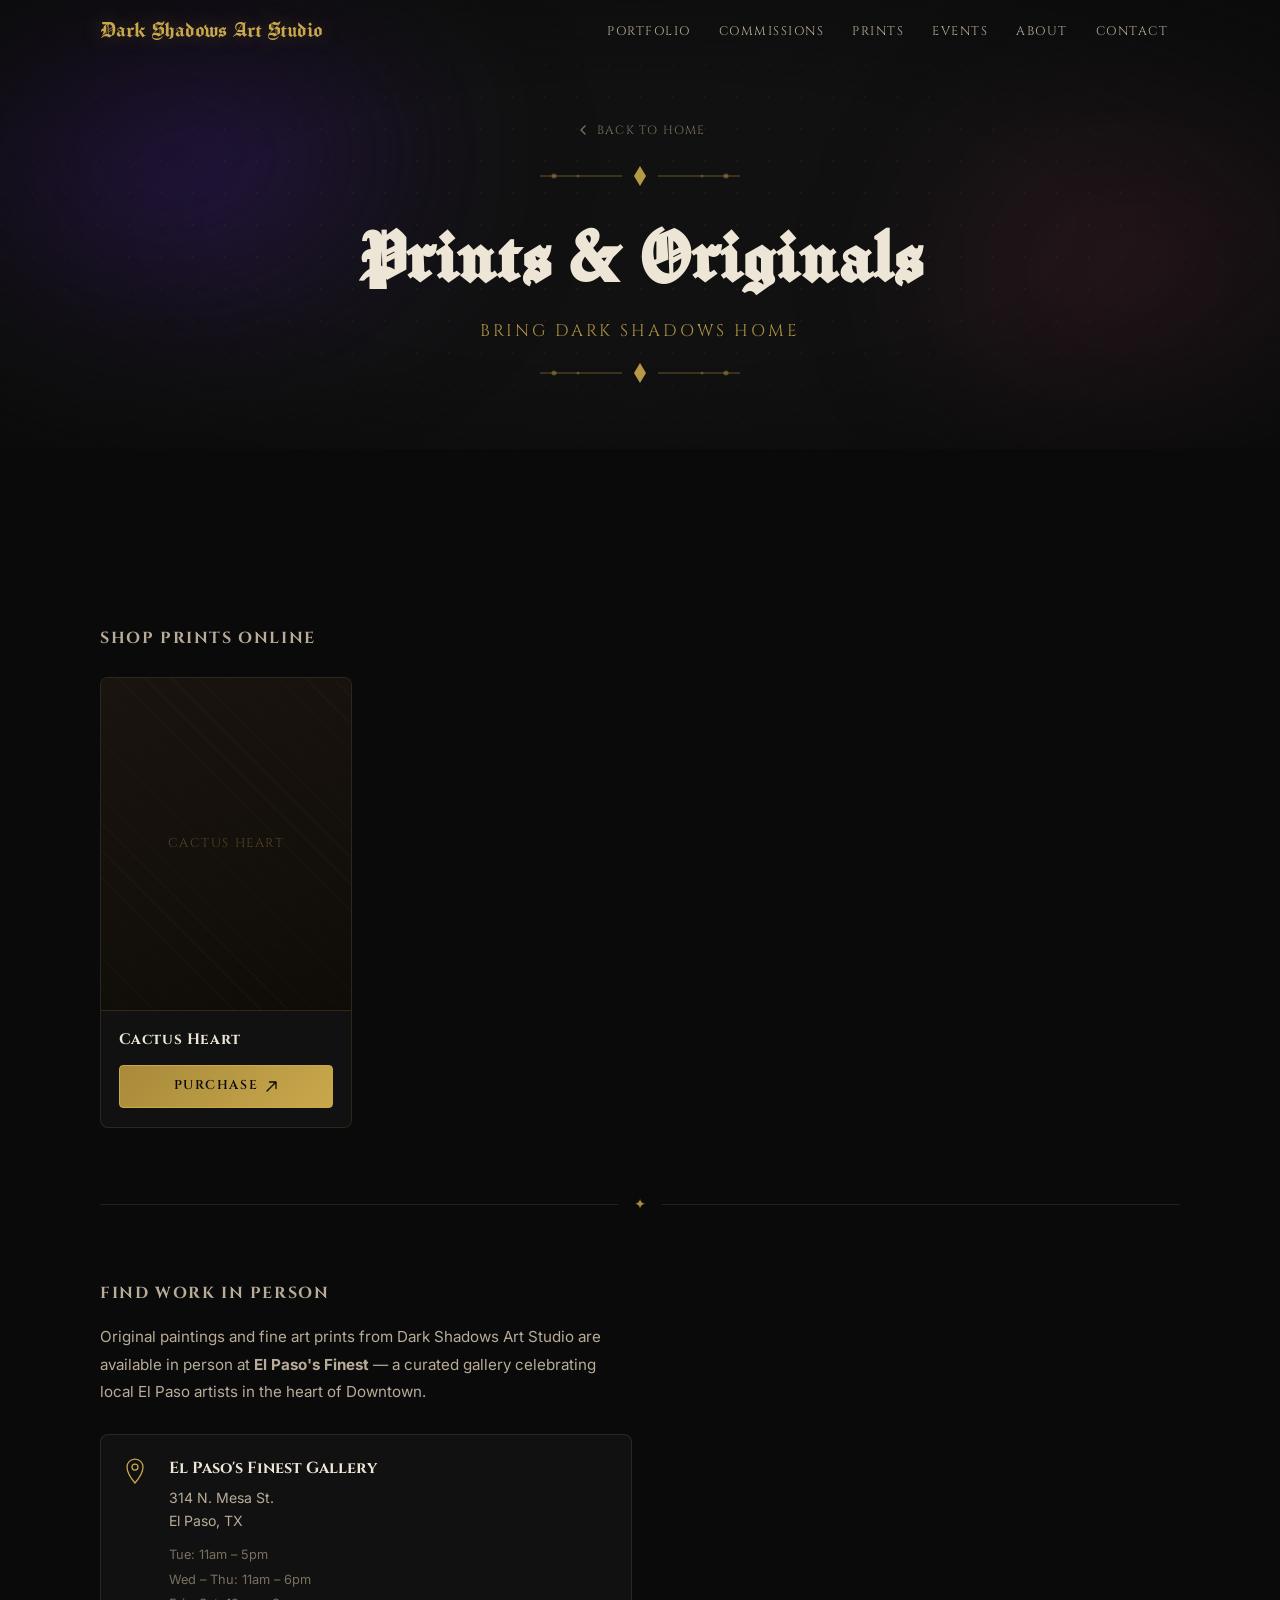
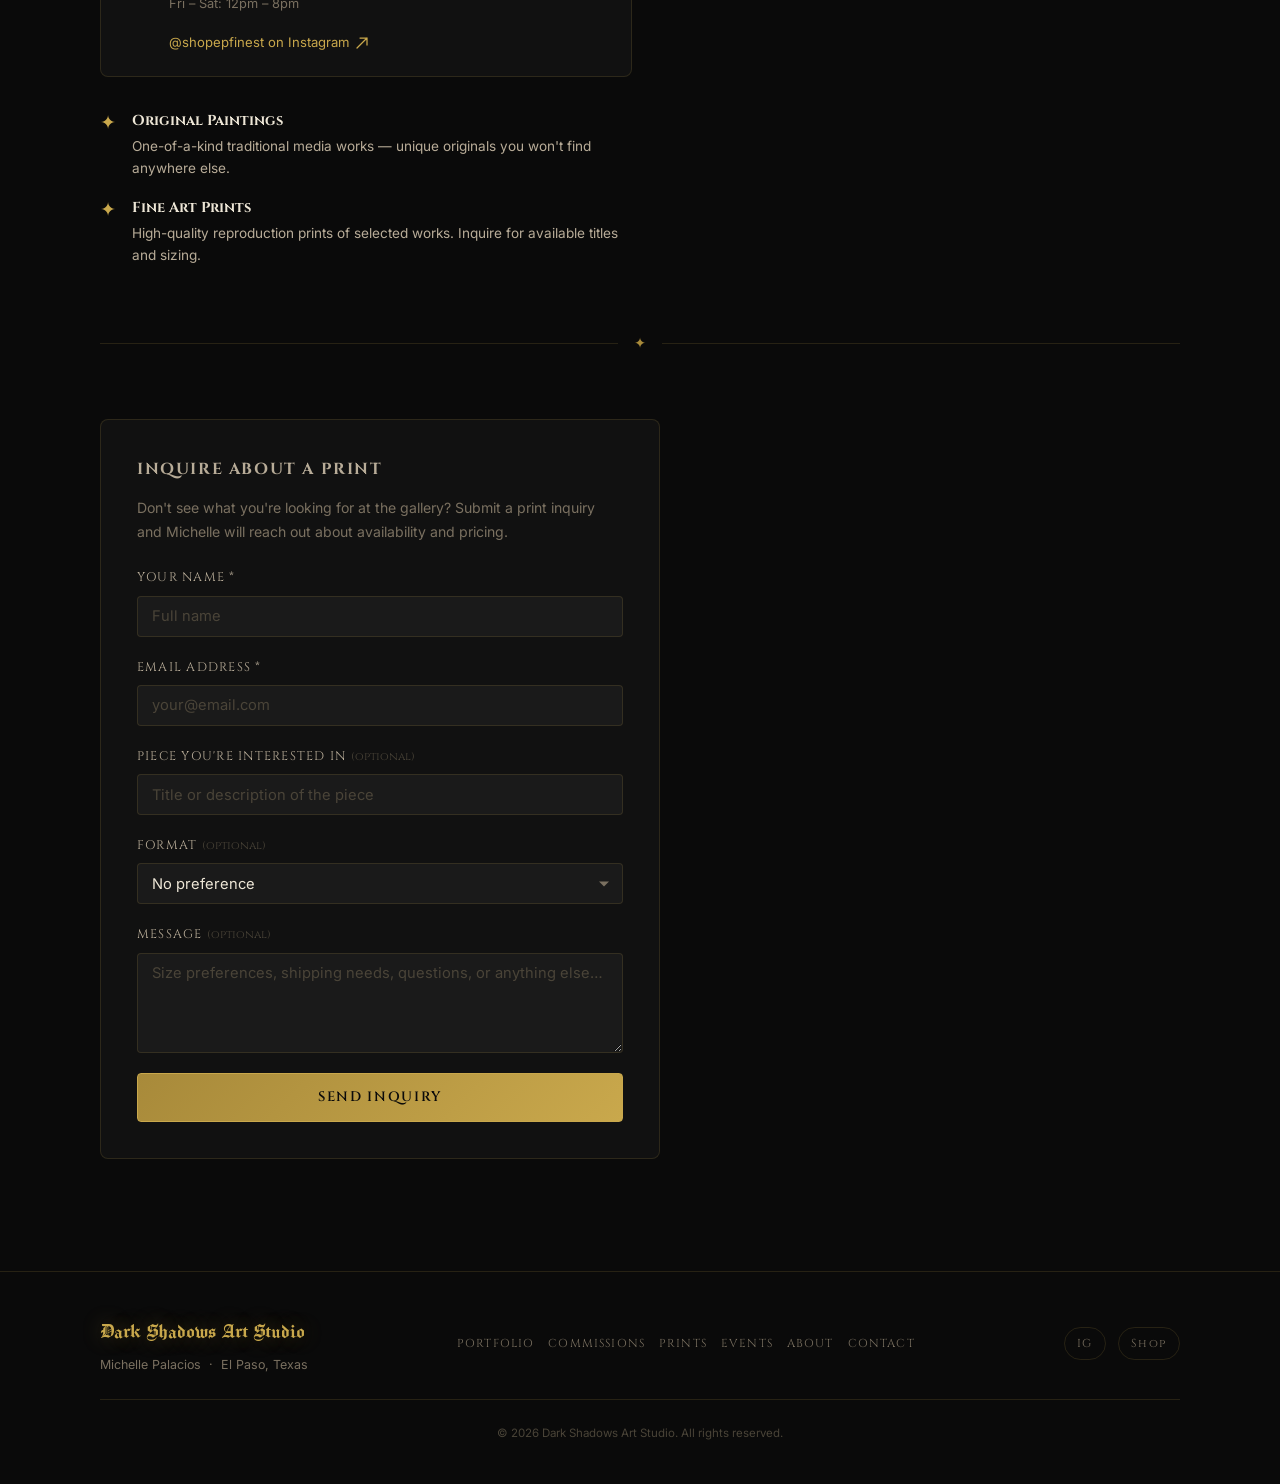
==== prints.html @ 91ca430c "feat: dedicated Prints page with shop catalog and inquiry form - Created prints.html as standalone s" ====
<!DOCTYPE html>
<html lang="en">
<head>
  <meta charset="UTF-8">
  <meta name="viewport" content="width=device-width, initial-scale=1.0">
  <meta name="description" content="Dark Shadows Art Studio — Shop prints and originals by Michelle Palacios. Fine art prints and original paintings available online and at El Paso's Finest gallery.">
  <meta property="og:title" content="Prints &amp; Originals | Dark Shadows Art Studio">
  <meta property="og:description" content="Shop fine art prints and original paintings by Michelle Palacios of Dark Shadows Art Studio.">
  <meta property="og:type" content="website">
  <title>Prints &amp; Originals | Dark Shadows Art Studio</title>

  <!-- Google Fonts -->
  <link rel="preconnect" href="https://fonts.googleapis.com">
  <link rel="preconnect" href="https://fonts.gstatic.com" crossorigin>
  <link href="https://fonts.googleapis.com/css2?family=Manufacturing+Consent&family=Cinzel:wght@400;600;700&family=Inter:ital,wght@0,300;0,400;0,500;0,600;1,400&display=swap" rel="stylesheet">

  <link rel="stylesheet" href="styles.css">
</head>
<body>

  <!-- ============================================================
       NAVIGATION
  ============================================================ -->
  <nav id="nav" aria-label="Main navigation">
    <div class="nav-inner container">
      <a href="index.html" class="nav-logo" aria-label="Dark Shadows Art Studio — Home">
        Dark Shadows Art Studio
      </a>

      <button class="nav-toggle" id="nav-toggle" aria-expanded="false" aria-controls="nav-links" aria-label="Toggle navigation menu">
        <span class="hamburger-line"></span>
        <span class="hamburger-line"></span>
        <span class="hamburger-line"></span>
      </button>

      <ul class="nav-links" id="nav-links" role="list">
        <li><a href="index.html#gallery" class="nav-link">Portfolio</a></li>
        <li><a href="index.html#commission" class="nav-link">Commissions</a></li>
        <li><a href="prints.html" class="nav-link active">Prints</a></li>
        <li><a href="index.html#events" class="nav-link">Events</a></li>
        <li><a href="index.html#about" class="nav-link">About</a></li>
        <li><a href="index.html#contact" class="nav-link">Contact</a></li>
      </ul>
    </div>
  </nav>

  <main>

    <!-- ============================================================
         PAGE HERO
    ============================================================ -->
    <section class="prints-page-hero" aria-label="Prints page header">
      <div class="prints-page-hero-bg" aria-hidden="true">
        <div class="hero-glow hero-glow-1"></div>
        <div class="hero-glow hero-glow-2"></div>
        <div class="hero-pattern"></div>
        <div class="hero-vignette"></div>
      </div>
      <div class="prints-page-hero-content">
        <a href="index.html" class="prints-back-link" aria-label="Back to home">
          <svg width="16" height="16" viewBox="0 0 16 16" fill="none" xmlns="http://www.w3.org/2000/svg" aria-hidden="true">
            <path d="M10 12L6 8l4-4" stroke="currentColor" stroke-width="1.4" stroke-linecap="round" stroke-linejoin="round"/>
          </svg>
          Back to Home
        </a>
        <div class="hero-ornament" aria-hidden="true">
          <svg width="200" height="24" viewBox="0 0 200 24" fill="none" xmlns="http://www.w3.org/2000/svg">
            <line x1="0" y1="12" x2="82" y2="12" stroke="#c9a84c" stroke-width="0.75" stroke-opacity="0.6"/>
            <polygon points="100,2 106,12 100,22 94,12" fill="#c9a84c" opacity="0.9"/>
            <line x1="118" y1="12" x2="200" y2="12" stroke="#c9a84c" stroke-width="0.75" stroke-opacity="0.6"/>
            <circle cx="14" cy="12" r="2.5" fill="#c9a84c" opacity="0.4"/>
            <circle cx="186" cy="12" r="2.5" fill="#c9a84c" opacity="0.4"/>
            <circle cx="38" cy="12" r="1.5" fill="#c9a84c" opacity="0.3"/>
            <circle cx="162" cy="12" r="1.5" fill="#c9a84c" opacity="0.3"/>
          </svg>
        </div>
        <h1 class="prints-page-title">Prints &amp; Originals</h1>
        <p class="prints-page-subtitle">Bring Dark Shadows home</p>
        <div class="hero-ornament" aria-hidden="true">
          <svg width="200" height="24" viewBox="0 0 200 24" fill="none" xmlns="http://www.w3.org/2000/svg">
            <line x1="0" y1="12" x2="82" y2="12" stroke="#c9a84c" stroke-width="0.75" stroke-opacity="0.6"/>
            <polygon points="100,2 106,12 100,22 94,12" fill="#c9a84c" opacity="0.9"/>
            <line x1="118" y1="12" x2="200" y2="12" stroke="#c9a84c" stroke-width="0.75" stroke-opacity="0.6"/>
            <circle cx="14" cy="12" r="2.5" fill="#c9a84c" opacity="0.4"/>
            <circle cx="186" cy="12" r="2.5" fill="#c9a84c" opacity="0.4"/>
            <circle cx="38" cy="12" r="1.5" fill="#c9a84c" opacity="0.3"/>
            <circle cx="162" cy="12" r="1.5" fill="#c9a84c" opacity="0.3"/>
          </svg>
        </div>
      </div>
    </section>

    <!-- ============================================================
         PRINTS CONTENT
    ============================================================ -->
    <section id="prints" aria-labelledby="prints-heading">
      <div class="container">

        <!-- Hidden h2 for accessibility / section identity -->
        <h2 id="prints-heading" class="sr-only">Prints &amp; Originals</h2>

        <!-- ── Shop Prints Online ── -->
        <div class="prints-shop-section">
          <h3 class="prints-shop-heading">Shop Prints Online</h3>
          <div class="prints-shop-grid">

            <!-- PRINT CARD — copy this block to add more prints -->
            <div class="print-card">
              <div class="print-card-image" aria-hidden="true">
                <span class="print-card-placeholder-title">Cactus Heart</span>
              </div>
              <div class="print-card-body">
                <h4 class="print-card-title">Cactus Heart</h4>
                <a href="https://square.link/u/5hsvewNH" target="_blank" rel="noopener noreferrer" class="btn btn-primary print-card-btn" aria-label="Purchase Cactus Heart print">
                  Purchase
                  <svg width="13" height="13" viewBox="0 0 13 13" fill="none" xmlns="http://www.w3.org/2000/svg" aria-hidden="true">
                    <path d="M2 11L11 2M11 2H4.5M11 2V8.5" stroke="currentColor" stroke-width="1.3" stroke-linecap="round"/>
                  </svg>
                </a>
              </div>
            </div>
            <!-- END PRINT CARD -->

          </div>
        </div>

        <!-- ── Divider ── -->
        <div class="prints-divider" aria-hidden="true">
          <span class="prints-divider-ornament">✦</span>
        </div>

        <!-- ── Gallery Location + Print Types ── -->
        <div class="prints-layout">
          <div class="prints-gallery-info">
            <h3>Find Work In Person</h3>
            <p>Original paintings and fine art prints from Dark Shadows Art Studio are available in person at <strong>El Paso's Finest</strong> — a curated gallery celebrating local El Paso artists in the heart of Downtown.</p>

            <div class="gallery-location-card">
              <div class="gallery-location-icon" aria-hidden="true">
                <svg width="28" height="28" viewBox="0 0 28 28" fill="none" xmlns="http://www.w3.org/2000/svg">
                  <path d="M14 2C9.582 2 6 5.582 6 10c0 6.627 8 16 8 16s8-9.373 8-16c0-4.418-3.582-8-8-8z" stroke="#c9a84c" stroke-width="1.25"/>
                  <circle cx="14" cy="10" r="3" stroke="#c9a84c" stroke-width="1.25"/>
                </svg>
              </div>
              <div class="gallery-location-info">
                <h4>El Paso's Finest Gallery</h4>
                <address>
                  314 N. Mesa St.<br>
                  El Paso, TX
                </address>
                <div class="gallery-hours">
                  <span>Tue: 11am – 5pm</span>
                  <span>Wed – Thu: 11am – 6pm</span>
                  <span>Fri – Sat: 12pm – 8pm</span>
                </div>
                <a href="https://www.instagram.com/shopepfinest/" target="_blank" rel="noopener noreferrer" class="link-gold gallery-ig-link">
                  @shopepfinest on Instagram
                  <svg width="14" height="14" viewBox="0 0 14 14" fill="none" xmlns="http://www.w3.org/2000/svg" aria-hidden="true">
                    <path d="M2 12L12 2M12 2H5M12 2V9" stroke="currentColor" stroke-width="1.25" stroke-linecap="round"/>
                  </svg>
                </a>
              </div>
            </div>

            <div class="prints-types">
              <div class="prints-type-item">
                <span class="prints-type-icon" aria-hidden="true">✦</span>
                <div>
                  <strong>Original Paintings</strong>
                  <p>One-of-a-kind traditional media works — unique originals you won't find anywhere else.</p>
                </div>
              </div>
              <div class="prints-type-item">
                <span class="prints-type-icon" aria-hidden="true">✦</span>
                <div>
                  <strong>Fine Art Prints</strong>
                  <p>High-quality reproduction prints of selected works. Inquire for available titles and sizing.</p>
                </div>
              </div>
            </div>
          </div>
        </div>

        <!-- ── Divider ── -->
        <div class="prints-divider" aria-hidden="true">
          <span class="prints-divider-ornament">✦</span>
        </div>

        <!-- ── Inquiry Form ── -->
        <div class="prints-inquiry-form">
          <h3>Inquire About a Print</h3>
          <p>Don't see what you're looking for at the gallery? Submit a print inquiry and Michelle will reach out about availability and pricing.</p>

          <form id="prints-form" action="https://formsubmit.co/Artist.micpalacios13@gmail.com" method="POST" novalidate aria-label="Print inquiry form">
            <input type="hidden" name="_subject" value="New Print Inquiry - Dark Shadows Art Studio">
            <input type="hidden" name="_captcha" value="false">
            <input type="hidden" name="_template" value="table">
            <input type="hidden" name="_next" value="https://contrerashector0-tech.github.io/mic-palacios-art/prints.html">
            <div class="form-group">
              <label for="p-name">Your Name <span aria-hidden="true">*</span><span class="sr-only">(required)</span></label>
              <input type="text" id="p-name" name="name" required autocomplete="name" placeholder="Full name">
            </div>
            <div class="form-group">
              <label for="p-email">Email Address <span aria-hidden="true">*</span><span class="sr-only">(required)</span></label>
              <input type="email" id="p-email" name="email" required autocomplete="email" placeholder="your@email.com">
            </div>
            <div class="form-group">
              <label for="p-piece">Piece You're Interested In <span class="label-optional">(optional)</span></label>
              <input type="text" id="p-piece" name="piece" placeholder="Title or description of the piece">
            </div>
            <div class="form-group">
              <label for="p-format">Format <span class="label-optional">(optional)</span></label>
              <div class="select-wrap">
                <select id="p-format" name="format">
                  <option value="">No preference</option>
                  <option value="print">Fine Art Print</option>
                  <option value="original">Original Painting</option>
                  <option value="either">Either / Open to both</option>
                </select>
              </div>
            </div>
            <div class="form-group">
              <label for="p-message">Message <span class="label-optional">(optional)</span></label>
              <textarea id="p-message" name="message" rows="3"
                placeholder="Size preferences, shipping needs, questions, or anything else…"></textarea>
            </div>
            <button type="submit" class="btn btn-primary btn-full">Send Inquiry</button>
          </form>
        </div>

      </div>
    </section>

  </main>

  <!-- ============================================================
       FOOTER
  ============================================================ -->
  <footer id="footer" role="contentinfo">
    <div class="container footer-inner">
      <div class="footer-brand">
        <span class="footer-logo" aria-label="Dark Shadows Art Studio">Dark Shadows Art Studio</span>
        <p class="footer-tagline">Michelle Palacios &nbsp;·&nbsp; El Paso, Texas</p>
      </div>

      <nav class="footer-nav" aria-label="Footer navigation">
        <a href="index.html#gallery">Portfolio</a>
        <a href="index.html#commission">Commissions</a>
        <a href="prints.html">Prints</a>
        <a href="index.html#events">Events</a>
        <a href="index.html#about">About</a>
        <a href="index.html#contact">Contact</a>
      </nav>

      <div class="footer-social" aria-label="Social media links">
        <a href="https://www.instagram.com/mic_palacios13/" target="_blank" rel="noopener noreferrer" aria-label="Instagram @mic_palacios13">IG</a>
        <a href="https://www.instagram.com/shopepfinest/" target="_blank" rel="noopener noreferrer" aria-label="El Paso's Finest Gallery">Shop</a>
      </div>

      <p class="footer-copy">
        &copy; <span id="footer-year"></span> Dark Shadows Art Studio. All rights reserved.
      </p>
    </div>
  </footer>

  <!-- ============================================================
       SUCCESS MODAL
  ============================================================ -->
  <div id="prints-success" class="success-modal" role="dialog" aria-modal="true" aria-label="Print inquiry sent" hidden>
    <div class="success-modal-box">
      <div class="success-icon" aria-hidden="true">
        <svg width="48" height="48" viewBox="0 0 48 48" fill="none" xmlns="http://www.w3.org/2000/svg">
          <circle cx="24" cy="24" r="22" stroke="#c9a84c" stroke-width="1.5"/>
          <path d="M14 24l7 7 13-13" stroke="#c9a84c" stroke-width="2" stroke-linecap="round" stroke-linejoin="round"/>
        </svg>
      </div>
      <h3>Inquiry Sent!</h3>
      <p>Thank you for your interest in Dark Shadows Art Studio prints. Michelle will be in touch soon about availability and pricing.</p>
      <p class="success-note">You can also browse and purchase work in person at <strong>El Paso's Finest</strong>, 314 N. Mesa St., El Paso, TX.</p>
      <button class="btn btn-outline" id="prints-success-close">Close</button>
    </div>
  </div>

  <script src="script.js"></script>
</body>
</html>
---- styles.css ----
/* ============================================================
   DARK SHADOWS ART STUDIO — styles.css
   Michelle Palacios · El Paso, TX
   Dark gothic palette · Mobile-first · Vanilla CSS
   ============================================================ */

/* ── Custom Properties ──────────────────────────────────────── */
:root {
  /* Core palette */
  --black:         #0a0a0a;
  --black-2:       #111111;
  --black-3:       #191919;
  --black-4:       #242424;
  --black-5:       #2e2e2e;

  /* Purples */
  --purple-abyss:  #0d0618;
  --purple-deep:   #180a30;
  --purple-mid:    #2a1550;
  --purple-accent: #5c2d91;
  --purple-glow:   rgba(92, 45, 145, 0.25);

  /* Gold / amber */
  --gold:          #c9a84c;
  --gold-light:    #e2c06a;
  --gold-dim:      #a88a3a;
  --gold-ghost:    rgba(201, 168, 76, 0.12);
  --gold-glow:     rgba(201, 168, 76, 0.35);

  /* Accent pops */
  --marigold:      #e07820;
  --marigold-dim:  rgba(224, 120, 32, 0.18);
  --rose:          #c0396e;
  --rose-dim:      rgba(192, 57, 110, 0.18);

  /* Text */
  --text-primary:  #ede6d6;
  --text-secondary:#b8ac98;
  --text-muted:    #7a7060;
  --text-faint:    #4a4438;

  /* Borders / surfaces */
  --border:        rgba(201, 168, 76, 0.15);
  --border-hover:  rgba(201, 168, 76, 0.4);
  --surface:       rgba(255, 255, 255, 0.03);
  --surface-hover: rgba(255, 255, 255, 0.06);

  /* Layout */
  --container:     1160px;
  --radius:        4px;
  --radius-lg:     8px;

  /* Typography */
  --font-display: 'Manufacturing Consent', 'MedievalSharp', cursive;
  --font-sub:     'Cinzel', serif;
  --font-body:    'Inter', 'Lato', system-ui, sans-serif;

  /* Transitions */
  --ease:         cubic-bezier(0.22, 1, 0.36, 1);
  --t-fast:       160ms;
  --t-mid:        280ms;
  --t-slow:       480ms;

  /* Shadows */
  --shadow-gold:  0 0 24px rgba(201, 168, 76, 0.2), 0 0 4px rgba(201, 168, 76, 0.1);
  --shadow-card:  0 4px 32px rgba(0, 0, 0, 0.6), 0 1px 0 rgba(201, 168, 76, 0.08);
}

/* ── Reset ──────────────────────────────────────────────────── */
*, *::before, *::after { box-sizing: border-box; margin: 0; padding: 0; }

html {
  font-size: 16px;
  scroll-behavior: smooth;
  -webkit-text-size-adjust: 100%;
}

body {
  background-color: var(--black);
  color: var(--text-primary);
  font-family: var(--font-body);
  font-weight: 400;
  line-height: 1.7;
  overflow-x: hidden;
  -webkit-font-smoothing: antialiased;
  -moz-osx-font-smoothing: grayscale;
}

img {
  display: block;
  max-width: 100%;
  height: auto;
}

a {
  color: inherit;
  text-decoration: none;
}

ul, ol { list-style: none; }

button {
  background: none;
  border: none;
  cursor: pointer;
  font: inherit;
  color: inherit;
}

address { font-style: normal; }

/* ── Utilities ──────────────────────────────────────────────── */
.container {
  width: min(100%, var(--container));
  margin-inline: auto;
  padding-inline: clamp(1.25rem, 5vw, 2.5rem);
}

.sr-only {
  position: absolute;
  width: 1px; height: 1px;
  padding: 0; margin: -1px;
  overflow: hidden;
  clip: rect(0,0,0,0);
  white-space: nowrap;
  border-width: 0;
}

.link-gold {
  color: var(--gold);
  text-decoration: underline;
  text-underline-offset: 3px;
  text-decoration-color: transparent;
  transition: text-decoration-color var(--t-fast);
}
.link-gold:hover { text-decoration-color: var(--gold); }

/* ── Buttons ────────────────────────────────────────────────── */
.btn {
  display: inline-flex;
  align-items: center;
  justify-content: center;
  gap: .5rem;
  padding: .75rem 1.75rem;
  border-radius: var(--radius);
  font-family: var(--font-sub);
  font-size: .85rem;
  letter-spacing: .12em;
  text-transform: uppercase;
  font-weight: 600;
  transition: all var(--t-fast) var(--ease);
  white-space: nowrap;
  cursor: pointer;
}

.btn-primary {
  background: linear-gradient(135deg, var(--gold-dim), var(--gold));
  color: var(--black);
  border: 1px solid var(--gold);
  box-shadow: 0 0 0 0 var(--gold-glow);
}
.btn-primary:hover {
  background: linear-gradient(135deg, var(--gold), var(--gold-light));
  box-shadow: 0 0 20px var(--gold-glow), 0 4px 12px rgba(0,0,0,.4);
  transform: translateY(-1px);
}
.btn-primary:active { transform: translateY(0); }

.btn-outline {
  background: transparent;
  color: var(--gold);
  border: 1px solid var(--gold-dim);
}
.btn-outline:hover {
  background: var(--gold-ghost);
  border-color: var(--gold);
  box-shadow: 0 0 16px var(--gold-glow);
  transform: translateY(-1px);
}

.btn-full { width: 100%; }

.btn-sm {
  padding: .5rem 1.25rem;
  font-size: .78rem;
}

/* ── Section structure ──────────────────────────────────────── */
section {
  padding-block: clamp(4rem, 10vw, 7rem);
}

section:nth-child(odd) {
  background-color: var(--black-2);
}

.section-header {
  display: flex;
  flex-direction: column;
  align-items: center;
  gap: .75rem;
  margin-bottom: clamp(2.5rem, 6vw, 4rem);
  text-align: center;
}

.section-title {
  font-family: var(--font-display);
  font-size: clamp(2.4rem, 6vw, 4rem);
  font-weight: 400;
  color: var(--gold);
  line-height: 1.1;
  text-shadow: 0 0 40px var(--gold-glow), 0 2px 4px rgba(0,0,0,.8);
}

.section-subtitle {
  font-family: var(--font-sub);
  font-size: .82rem;
  letter-spacing: .22em;
  text-transform: uppercase;
  color: var(--text-muted);
}

.ornament-line {
  width: 80px;
  height: 1px;
  background: linear-gradient(90deg, transparent, var(--gold-dim), transparent);
}

/* ── Navigation ─────────────────────────────────────────────── */
#nav {
  position: fixed;
  top: 0; left: 0; right: 0;
  z-index: 900;
  padding-block: 1rem;
  transition: background var(--t-mid), backdrop-filter var(--t-mid), padding var(--t-mid), box-shadow var(--t-mid);
}

#nav.scrolled {
  background: rgba(10, 10, 10, 0.92);
  backdrop-filter: blur(16px) saturate(180%);
  -webkit-backdrop-filter: blur(16px) saturate(180%);
  padding-block: .65rem;
  box-shadow: 0 1px 0 var(--border), 0 8px 32px rgba(0,0,0,.5);
}

.nav-inner {
  display: flex;
  align-items: center;
  justify-content: space-between;
  gap: 1.5rem;
}

.nav-logo {
  font-family: var(--font-display);
  font-size: clamp(1.1rem, 3vw, 1.5rem);
  color: var(--gold);
  text-shadow: 0 0 20px var(--gold-glow);
  line-height: 1;
  flex-shrink: 0;
  transition: text-shadow var(--t-fast);
}
.nav-logo:hover { text-shadow: 0 0 30px var(--gold-glow), 0 0 8px var(--gold); }

.nav-links {
  display: flex;
  align-items: center;
  gap: .25rem;
}

.nav-link {
  font-family: var(--font-sub);
  font-size: .78rem;
  letter-spacing: .12em;
  text-transform: uppercase;
  color: var(--text-secondary);
  padding: .4rem .75rem;
  border-radius: var(--radius);
  transition: color var(--t-fast), background var(--t-fast);
  position: relative;
}
.nav-link::after {
  content: '';
  position: absolute;
  bottom: .2rem; left: .75rem; right: .75rem;
  height: 1px;
  background: var(--gold);
  transform: scaleX(0);
  transition: transform var(--t-fast) var(--ease);
}
.nav-link:hover { color: var(--gold); }
.nav-link:hover::after { transform: scaleX(1); }

/* Mobile nav toggle */
.nav-toggle {
  display: none;
  flex-direction: column;
  justify-content: center;
  gap: 5px;
  width: 36px; height: 36px;
  padding: 4px;
  border-radius: var(--radius);
  border: 1px solid var(--border);
  transition: border-color var(--t-fast);
}
.nav-toggle:hover { border-color: var(--gold-dim); }

.hamburger-line {
  display: block;
  width: 22px;
  height: 1.5px;
  background: var(--gold);
  transition: transform var(--t-mid) var(--ease), opacity var(--t-fast);
  transform-origin: center;
}

.nav-toggle[aria-expanded="true"] .hamburger-line:nth-child(1) {
  transform: translateY(6.5px) rotate(45deg);
}
.nav-toggle[aria-expanded="true"] .hamburger-line:nth-child(2) {
  opacity: 0;
}
.nav-toggle[aria-expanded="true"] .hamburger-line:nth-child(3) {
  transform: translateY(-6.5px) rotate(-45deg);
}

@media (max-width: 768px) {
  .nav-toggle { display: flex; }

  .nav-links {
    position: fixed;
    top: 0; right: 0; bottom: 0;
    width: min(320px, 85vw);
    flex-direction: column;
    align-items: stretch;
    justify-content: center;
    gap: .25rem;
    background: var(--black-2);
    border-left: 1px solid var(--border);
    padding: 2rem 1.5rem;
    transform: translateX(100%);
    transition: transform var(--t-mid) var(--ease);
    z-index: 901;
  }

  .nav-links.open { transform: translateX(0); }

  .nav-link {
    font-size: .9rem;
    padding: .75rem 1rem;
    border-bottom: 1px solid var(--border);
  }
  .nav-link::after { display: none; }
  .nav-link:hover { background: var(--gold-ghost); }
}

/* ── Hero ───────────────────────────────────────────────────── */
#hero {
  position: relative;
  min-height: 100dvh;
  display: flex;
  flex-direction: column;
  align-items: center;
  justify-content: center;
  padding-block: 0;
  overflow: hidden;
  background-color: var(--black);
}

.hero-bg {
  position: absolute;
  inset: 0;
  pointer-events: none;
}

.hero-glow {
  position: absolute;
  border-radius: 50%;
  filter: blur(80px);
  opacity: 0;
  animation: heroGlowIn var(--t-slow) var(--ease) 0.3s forwards;
}

.hero-glow-1 {
  width: 600px; height: 400px;
  top: -10%; left: -10%;
  background: radial-gradient(ellipse, var(--purple-mid) 0%, transparent 70%);
}

.hero-glow-2 {
  width: 500px; height: 400px;
  bottom: -5%; right: -8%;
  background: radial-gradient(ellipse, rgba(192,57,110,0.18) 0%, transparent 70%);
  animation-delay: 0.6s;
}

@keyframes heroGlowIn {
  to { opacity: 1; }
}

.hero-pattern {
  position: absolute;
  inset: 0;
  background-image:
    radial-gradient(circle at 1px 1px, rgba(201,168,76,0.06) 1px, transparent 0);
  background-size: 32px 32px;
  mask-image: radial-gradient(ellipse 80% 60% at center, black 30%, transparent 100%);
}

.hero-vignette {
  position: absolute;
  inset: 0;
  background: radial-gradient(ellipse 85% 80% at center, transparent 40%, var(--black) 100%);
}

.hero-content {
  position: relative;
  z-index: 1;
  display: flex;
  flex-direction: column;
  align-items: center;
  text-align: center;
  gap: 1.25rem;
  padding-inline: 1.5rem;
  animation: heroFadeUp .9s var(--ease) both;
}

@keyframes heroFadeUp {
  from { opacity: 0; transform: translateY(24px); }
  to   { opacity: 1; transform: translateY(0); }
}

.hero-ornament {
  opacity: 0;
  animation: heroFadeUp .7s var(--ease) 0.3s both;
}
.hero-ornament-bottom {
  animation-delay: 0.5s;
}

.hero-title {
  display: flex;
  flex-direction: column;
  gap: .1em;
  font-family: var(--font-display);
  font-size: clamp(3.5rem, 12vw, 8rem);
  font-weight: 400;
  line-height: 1.0;
  color: var(--gold-light);
  text-shadow:
    0 0 60px rgba(201,168,76,0.5),
    0 0 20px rgba(201,168,76,0.25),
    0 4px 8px rgba(0,0,0,.9);
  animation-delay: 0.1s;
}

.hero-artist {
  font-family: var(--font-sub);
  font-size: clamp(.95rem, 2.5vw, 1.25rem);
  letter-spacing: .3em;
  text-transform: uppercase;
  color: var(--text-secondary);
  animation: heroFadeUp .7s var(--ease) 0.2s both;
}

.hero-tagline {
  font-size: .85rem;
  letter-spacing: .12em;
  color: var(--text-muted);
  animation: heroFadeUp .7s var(--ease) 0.35s both;
}

.hero-cta {
  display: flex;
  flex-wrap: wrap;
  gap: .875rem;
  justify-content: center;
  margin-top: .5rem;
  animation: heroFadeUp .7s var(--ease) 0.45s both;
}

.hero-scroll {
  position: absolute;
  bottom: 2.5rem;
  left: 50%;
  transform: translateX(-50%);
  display: flex;
  flex-direction: column;
  align-items: center;
  gap: .5rem;
  color: var(--text-muted);
  font-family: var(--font-sub);
  font-size: .7rem;
  letter-spacing: .2em;
  text-transform: uppercase;
  opacity: 0;
  animation: heroFadeUp .6s var(--ease) 1.2s forwards;
  transition: color var(--t-fast);
}
.hero-scroll:hover { color: var(--gold); }

.hero-scroll-line {
  width: 1px;
  height: 32px;
  background: linear-gradient(to bottom, var(--text-muted), transparent);
  animation: scrollBob 2.5s ease-in-out infinite 1.8s;
}
@keyframes scrollBob {
  0%, 100% { transform: scaleY(1); }
  50%       { transform: scaleY(0.7); }
}

.hero-scroll-arrow {
  animation: arrowBob 2.5s ease-in-out infinite 1.8s;
}
@keyframes arrowBob {
  0%, 100% { transform: translateY(0); }
  50%       { transform: translateY(4px); }
}

/* ── About ──────────────────────────────────────────────────── */
.about-grid {
  display: grid;
  grid-template-columns: 1fr;
  gap: clamp(2.5rem, 6vw, 4rem);
  align-items: start;
}

@media (min-width: 768px) {
  .about-grid {
    grid-template-columns: 280px 1fr;
  }
}

@media (min-width: 1024px) {
  .about-grid {
    grid-template-columns: 320px 1fr;
  }
}

.about-photo-wrap {
  position: relative;
  max-width: 320px;
  margin-inline: auto;
}

.about-photo-placeholder {
  aspect-ratio: 3/4;
  background: linear-gradient(160deg, var(--black-4), var(--purple-deep));
  border: 1px solid var(--border);
  border-radius: var(--radius-lg);
  display: flex;
  align-items: center;
  justify-content: center;
  overflow: hidden;
}

.about-photo-inner {
  display: flex;
  flex-direction: column;
  align-items: center;
  gap: 1rem;
  color: var(--text-muted);
  font-size: .85rem;
  font-family: var(--font-sub);
  letter-spacing: .1em;
}

.about-photo-frame {
  position: absolute;
  inset: -8px;
  border: 1px solid var(--border);
  border-radius: calc(var(--radius-lg) + 6px);
  pointer-events: none;
}

.about-quote {
  font-family: var(--font-sub);
  font-size: clamp(1rem, 2.5vw, 1.2rem);
  font-style: italic;
  color: var(--gold);
  border-left: 2px solid var(--gold-dim);
  padding-left: 1.25rem;
  margin-bottom: 1.5rem;
  line-height: 1.6;
}

.about-bio {
  display: flex;
  flex-direction: column;
  gap: 1rem;
  color: var(--text-secondary);
  font-size: .97rem;
  line-height: 1.8;
}
.about-bio strong { color: var(--text-primary); }

.about-tags {
  display: flex;
  flex-wrap: wrap;
  gap: .5rem;
  margin-top: 1.5rem;
}

.about-tags li {
  padding: .3rem .75rem;
  border: 1px solid var(--border);
  border-radius: 100px;
  font-family: var(--font-sub);
  font-size: .72rem;
  letter-spacing: .15em;
  text-transform: uppercase;
  color: var(--text-muted);
  background: var(--surface);
  transition: border-color var(--t-fast), color var(--t-fast);
}
.about-tags li:hover {
  border-color: var(--gold-dim);
  color: var(--gold);
}

/* ── Gallery / Portfolio ────────────────────────────────────── */
.gallery-filters {
  display: flex;
  flex-wrap: wrap;
  gap: .5rem;
  justify-content: center;
  margin-bottom: 2.5rem;
}

.filter-btn {
  padding: .45rem 1.1rem;
  border: 1px solid var(--border);
  border-radius: 100px;
  font-family: var(--font-sub);
  font-size: .75rem;
  letter-spacing: .12em;
  text-transform: uppercase;
  color: var(--text-muted);
  background: transparent;
  transition: all var(--t-fast);
  cursor: pointer;
}
.filter-btn:hover {
  border-color: var(--gold-dim);
  color: var(--text-secondary);
}
.filter-btn.active {
  background: var(--gold-ghost);
  border-color: var(--gold);
  color: var(--gold);
}

.gallery-grid {
  display: grid;
  grid-template-columns: repeat(auto-fill, minmax(min(280px, 100%), 1fr));
  gap: 1.25rem;
}

.gallery-item {
  position: relative;
  aspect-ratio: 4/5;
  border-radius: var(--radius-lg);
  overflow: hidden;
  cursor: pointer;
  background: var(--black-4);
  border: 1px solid var(--border);
  transition: transform var(--t-mid) var(--ease), box-shadow var(--t-mid) var(--ease);
}

.gallery-item:hover {
  transform: translateY(-4px) scale(1.01);
  box-shadow: var(--shadow-card), 0 0 0 1px var(--border-hover);
}

.gallery-item:focus-visible {
  outline: 2px solid var(--gold);
  outline-offset: 3px;
}

.gallery-item-placeholder {
  width: 100%; height: 100%;
  display: flex;
  flex-direction: column;
  align-items: center;
  justify-content: center;
  gap: .75rem;
  padding: 1.5rem;
  text-align: center;
}

.gallery-item-img {
  width: 100%; height: 100%;
  object-fit: cover;
  display: block;
  transition: transform var(--t-slow) var(--ease);
}
.gallery-item:hover .gallery-item-img {
  transform: scale(1.04);
}

.gallery-item-overlay {
  position: absolute;
  inset: 0;
  background: linear-gradient(to top, rgba(0,0,0,.85) 0%, rgba(0,0,0,.3) 50%, transparent 100%);
  opacity: 0;
  transition: opacity var(--t-mid);
  display: flex;
  flex-direction: column;
  justify-content: flex-end;
  padding: 1.25rem;
}
.gallery-item:hover .gallery-item-overlay { opacity: 1; }

.gallery-item-category {
  font-family: var(--font-sub);
  font-size: .7rem;
  letter-spacing: .18em;
  text-transform: uppercase;
  color: var(--gold);
  margin-bottom: .25rem;
}

.gallery-item-title {
  font-family: var(--font-sub);
  font-size: 1rem;
  font-weight: 600;
  color: var(--text-primary);
}

.gallery-item-view {
  position: absolute;
  top: 50%; left: 50%;
  transform: translate(-50%, -50%) scale(0.8);
  opacity: 0;
  transition: all var(--t-mid) var(--ease);
  background: rgba(10,10,10,.7);
  border: 1px solid var(--border-hover);
  border-radius: 100px;
  padding: .5rem 1.2rem;
  font-family: var(--font-sub);
  font-size: .72rem;
  letter-spacing: .15em;
  text-transform: uppercase;
  color: var(--gold);
  backdrop-filter: blur(8px);
}
.gallery-item:hover .gallery-item-view {
  opacity: 1;
  transform: translate(-50%, -50%) scale(1);
}

/* Placeholder art pieces */
.gallery-placeholder-icon {
  color: var(--gold-dim);
  opacity: .5;
}
.gallery-placeholder-label {
  font-family: var(--font-sub);
  font-size: .75rem;
  letter-spacing: .12em;
  text-transform: uppercase;
  color: var(--text-muted);
}
.gallery-placeholder-cat {
  font-size: .7rem;
  color: var(--text-faint);
}

.gallery-item[data-hidden] { display: none; }

.gallery-note {
  text-align: center;
  color: var(--text-muted);
  font-size: .85rem;
  margin-top: 2rem;
  line-height: 1.8;
}

.gallery-instagram-cta {
  text-align: center;
  margin-top: 2.5rem;
}

.gallery-instagram-btn {
  display: inline-flex;
  align-items: center;
  gap: .65rem;
  padding: .85rem 2.2rem;
  background: transparent;
  border: 1.5px solid var(--gold);
  color: var(--gold);
  font-family: var(--font-sub);
  font-size: .95rem;
  letter-spacing: .12em;
  text-transform: uppercase;
  text-decoration: none;
  border-radius: 2px;
  transition: background .2s, color .2s, box-shadow .2s;
  box-shadow: 0 0 0 0 rgba(201,168,76,.0);
}

.gallery-instagram-btn:hover,
.gallery-instagram-btn:focus-visible {
  background: var(--gold);
  color: #0a0a0a;
  box-shadow: 0 0 22px rgba(201,168,76,.35);
  outline: none;
}

/* ── Commission ─────────────────────────────────────────────── */
.commission-layout {
  display: grid;
  grid-template-columns: 1fr;
  gap: clamp(2.5rem, 6vw, 4rem);
}

@media (min-width: 900px) {
  .commission-layout {
    grid-template-columns: 1fr 1.2fr;
    align-items: start;
  }
}

.commission-info h3 {
  font-family: var(--font-sub);
  font-size: 1rem;
  letter-spacing: .1em;
  text-transform: uppercase;
  color: var(--text-secondary);
  margin-bottom: 1.5rem;
}

.commission-status {
  display: inline-flex;
  align-items: center;
  gap: .5rem;
  padding: .4rem .875rem;
  border-radius: 100px;
  border: 1px solid rgba(52, 211, 153, 0.3);
  background: rgba(52, 211, 153, 0.08);
  margin-bottom: 2rem;
  font-size: .8rem;
  font-family: var(--font-sub);
  letter-spacing: .1em;
  color: #6ee7b7;
}

.commission-status[data-status="closed"] {
  border-color: rgba(239, 68, 68, 0.3);
  background: rgba(239, 68, 68, 0.08);
  color: #fca5a5;
}

.status-dot {
  width: 7px; height: 7px;
  border-radius: 50%;
  background: #34d399;
  animation: pulse 2s ease-in-out infinite;
}

.commission-status[data-status="closed"] .status-dot {
  background: #ef4444;
  animation: none;
}

@keyframes pulse {
  0%, 100% { box-shadow: 0 0 0 0 rgba(52, 211, 153, 0.6); }
  50%       { box-shadow: 0 0 0 5px rgba(52, 211, 153, 0); }
}

.commission-steps {
  display: flex;
  flex-direction: column;
  gap: 1.25rem;
  margin-bottom: 2rem;
}

.commission-steps li {
  display: flex;
  align-items: flex-start;
  gap: 1rem;
}

.step-num {
  font-family: var(--font-sub);
  font-size: .7rem;
  letter-spacing: .12em;
  color: var(--gold-dim);
  min-width: 2rem;
  padding-top: .2rem;
}

.commission-steps li strong {
  display: block;
  font-family: var(--font-sub);
  font-size: .9rem;
  color: var(--text-primary);
  margin-bottom: .25rem;
}
.commission-steps li p {
  font-size: .85rem;
  color: var(--text-secondary);
  line-height: 1.6;
}

.commission-note-box {
  padding: 1rem 1.25rem;
  border: 1px solid var(--border);
  border-left: 3px solid var(--gold-dim);
  border-radius: var(--radius);
  background: var(--gold-ghost);
  font-size: .85rem;
  color: var(--text-secondary);
}

/* ── Forms ──────────────────────────────────────────────────── */
.commission-form-wrap,
.prints-inquiry-form {
  background: var(--surface);
  border: 1px solid var(--border);
  border-radius: var(--radius-lg);
  padding: clamp(1.5rem, 4vw, 2.25rem);
}

.form-title {
  font-family: var(--font-sub);
  font-size: 1rem;
  letter-spacing: .12em;
  text-transform: uppercase;
  color: var(--text-secondary);
  margin-bottom: 1.75rem;
  padding-bottom: 1rem;
  border-bottom: 1px solid var(--border);
}

.form-group {
  display: flex;
  flex-direction: column;
  gap: .45rem;
  margin-bottom: 1.25rem;
}

.form-row {
  display: grid;
  grid-template-columns: 1fr;
  gap: 0 1.25rem;
}
@media (min-width: 540px) {
  .form-row { grid-template-columns: 1fr 1fr; }
}

label {
  font-family: var(--font-sub);
  font-size: .78rem;
  letter-spacing: .1em;
  text-transform: uppercase;
  color: var(--text-secondary);
}

.label-optional {
  font-size: .7rem;
  color: var(--text-faint);
  text-transform: none;
  letter-spacing: 0;
}

input[type="text"],
input[type="email"],
textarea,
select {
  width: 100%;
  background: rgba(255,255,255,.04);
  border: 1px solid var(--border);
  border-radius: var(--radius);
  padding: .65rem .875rem;
  color: var(--text-primary);
  font-family: var(--font-body);
  font-size: .92rem;
  transition: border-color var(--t-fast), box-shadow var(--t-fast), background var(--t-fast);
  outline: none;
  -webkit-appearance: none;
  appearance: none;
}

input::placeholder,
textarea::placeholder { color: var(--text-faint); }

input:focus,
textarea:focus,
select:focus {
  border-color: var(--gold-dim);
  background: rgba(201,168,76,.05);
  box-shadow: 0 0 0 3px rgba(201,168,76,.12);
}

input.error,
textarea.error,
select.error {
  border-color: var(--rose) !important;
  box-shadow: 0 0 0 3px var(--rose-dim) !important;
}

textarea { resize: vertical; min-height: 100px; }

.select-wrap {
  position: relative;
}
.select-wrap::after {
  content: '';
  position: absolute;
  right: .875rem; top: 50%;
  transform: translateY(-50%);
  width: 0; height: 0;
  border-left: 5px solid transparent;
  border-right: 5px solid transparent;
  border-top: 5px solid var(--text-muted);
  pointer-events: none;
}
.select-wrap select { padding-right: 2.5rem; cursor: pointer; }

select option {
  background: var(--black-3);
  color: var(--text-primary);
}

/* File drop zone */
.file-drop-zone {
  position: relative;
  border: 1px dashed var(--border);
  border-radius: var(--radius-lg);
  padding: 1.5rem;
  text-align: center;
  transition: border-color var(--t-fast), background var(--t-fast);
  cursor: pointer;
}
.file-drop-zone:hover,
.file-drop-zone.drag-over {
  border-color: var(--gold-dim);
  background: var(--gold-ghost);
}

.file-input {
  position: absolute;
  inset: 0;
  opacity: 0;
  width: 100%; height: 100%;
  cursor: pointer;
}

.file-drop-label {
  display: flex;
  flex-direction: column;
  align-items: center;
  gap: .5rem;
  pointer-events: none;
}

.file-hint {
  font-size: .75rem;
  color: var(--text-faint);
}

.file-list {
  display: flex;
  flex-wrap: wrap;
  gap: .5rem;
  margin-top: .75rem;
}

.file-chip {
  display: flex;
  align-items: center;
  gap: .375rem;
  padding: .3rem .625rem;
  background: rgba(201,168,76,.1);
  border: 1px solid var(--border);
  border-radius: 100px;
  font-size: .72rem;
  color: var(--text-secondary);
}

.form-footer-note {
  text-align: center;
  font-size: .78rem;
  color: var(--text-muted);
  margin-top: 1rem;
  line-height: 1.6;
}

/* ── Prints Page Hero ───────────────────────────────────────── */
.prints-page-hero {
  position: relative;
  min-height: 36vh;
  display: flex;
  align-items: center;
  justify-content: center;
  padding: calc(var(--nav-h, 72px) + 3rem) 1.5rem 3.5rem;
  text-align: center;
  overflow: hidden;
}

.prints-page-hero-bg {
  position: absolute;
  inset: 0;
  pointer-events: none;
}

.prints-page-hero-content {
  position: relative;
  z-index: 1;
  display: flex;
  flex-direction: column;
  align-items: center;
  gap: 1rem;
}

.prints-back-link {
  display: inline-flex;
  align-items: center;
  gap: .4rem;
  font-family: var(--font-sub);
  font-size: .75rem;
  letter-spacing: .1em;
  text-transform: uppercase;
  color: var(--text-muted);
  transition: color var(--t-fast);
  margin-bottom: .5rem;
}

.prints-back-link:hover { color: var(--gold); }

.prints-page-title {
  font-family: var(--font-display);
  font-size: clamp(2.4rem, 8vw, 5rem);
  color: var(--text-primary);
  line-height: 1.1;
  letter-spacing: .02em;
}

.prints-page-subtitle {
  font-family: var(--font-sub);
  font-size: clamp(.85rem, 2.5vw, 1.05rem);
  letter-spacing: .18em;
  text-transform: uppercase;
  color: var(--gold);
  opacity: .85;
}

/* ── Prints ─────────────────────────────────────────────────── */
.prints-layout {
  display: grid;
  grid-template-columns: 1fr;
  gap: clamp(2.5rem, 6vw, 4rem);
}

@media (min-width: 900px) {
  .prints-layout {
    grid-template-columns: 1.1fr 1fr;
    align-items: start;
  }
}

.prints-gallery-info h3 {
  font-family: var(--font-sub);
  font-size: 1rem;
  letter-spacing: .1em;
  text-transform: uppercase;
  color: var(--text-secondary);
  margin-bottom: 1rem;
}
.prints-gallery-info > p {
  color: var(--text-secondary);
  font-size: .95rem;
  line-height: 1.8;
  margin-bottom: 1.75rem;
}

.gallery-location-card {
  display: flex;
  gap: 1.25rem;
  align-items: flex-start;
  padding: 1.25rem;
  border: 1px solid var(--border);
  border-radius: var(--radius-lg);
  background: var(--surface);
  margin-bottom: 2rem;
}

.gallery-location-icon { flex-shrink: 0; padding-top: .15rem; }

.gallery-location-info h4 {
  font-family: var(--font-sub);
  font-size: 1rem;
  color: var(--text-primary);
  margin-bottom: .35rem;
}

.gallery-location-info address {
  color: var(--text-secondary);
  font-size: .88rem;
  line-height: 1.6;
  margin-bottom: .75rem;
}

.gallery-hours {
  display: flex;
  flex-direction: column;
  gap: .15rem;
  margin-bottom: .875rem;
}
.gallery-hours span {
  font-size: .8rem;
  color: var(--text-muted);
}

.gallery-ig-link {
  display: inline-flex;
  align-items: center;
  gap: .35rem;
  font-size: .82rem;
}

.prints-types {
  display: flex;
  flex-direction: column;
  gap: 1rem;
}

.prints-type-item {
  display: flex;
  gap: 1rem;
  align-items: flex-start;
}

.prints-type-icon {
  color: var(--gold);
  font-size: 1.2rem;
  line-height: 1.4;
}

.prints-type-item strong {
  display: block;
  font-family: var(--font-sub);
  font-size: .9rem;
  color: var(--text-primary);
  margin-bottom: .2rem;
}
.prints-type-item p {
  font-size: .85rem;
  color: var(--text-secondary);
  line-height: 1.6;
}

.prints-inquiry-form h3 {
  font-family: var(--font-sub);
  font-size: 1rem;
  letter-spacing: .1em;
  text-transform: uppercase;
  color: var(--text-secondary);
  margin-bottom: .75rem;
}
.prints-inquiry-form > p {
  font-size: .88rem;
  color: var(--text-muted);
  margin-bottom: 1.5rem;
  line-height: 1.7;
}

/* ── Shop Prints Grid ───────────────────────────────────────── */
.prints-shop-section {
  margin-top: clamp(2.5rem, 6vw, 4rem);
}

.prints-shop-heading {
  font-family: var(--font-sub);
  font-size: 1rem;
  letter-spacing: .1em;
  text-transform: uppercase;
  color: var(--text-secondary);
  margin-bottom: 1.5rem;
}

.prints-shop-grid {
  display: grid;
  grid-template-columns: 1fr;
  gap: 1.5rem;
}

@media (min-width: 480px) {
  .prints-shop-grid { grid-template-columns: repeat(2, 1fr); }
}

@media (min-width: 900px) {
  .prints-shop-grid { grid-template-columns: repeat(3, 1fr); }
}

@media (min-width: 1200px) {
  .prints-shop-grid { grid-template-columns: repeat(4, 1fr); }
}

.print-card {
  display: flex;
  flex-direction: column;
  border: 1px solid var(--border);
  border-radius: var(--radius-lg);
  background: var(--surface);
  overflow: hidden;
  transition: border-color .25s, box-shadow .25s, transform .25s;
}

.print-card:hover {
  border-color: var(--border-hover);
  box-shadow: 0 8px 32px rgba(201, 168, 76, 0.12);
  transform: translateY(-3px);
}

.print-card-image {
  aspect-ratio: 3 / 4;
  background: linear-gradient(160deg, #1a1410 0%, #0f0c08 100%);
  display: flex;
  align-items: center;
  justify-content: center;
  border-bottom: 1px solid var(--border);
  position: relative;
}

.print-card-image::before {
  content: '';
  position: absolute;
  inset: 0;
  background:
    repeating-linear-gradient(
      45deg,
      transparent,
      transparent 18px,
      rgba(201, 168, 76, 0.03) 18px,
      rgba(201, 168, 76, 0.03) 19px
    );
}

.print-card-placeholder-title {
  font-family: var(--font-sub);
  font-size: .8rem;
  letter-spacing: .12em;
  text-transform: uppercase;
  color: rgba(201, 168, 76, 0.35);
  text-align: center;
  padding: 1rem;
  position: relative;
  z-index: 1;
}

.print-card-body {
  padding: 1rem 1.1rem 1.2rem;
  display: flex;
  flex-direction: column;
  gap: .75rem;
  flex: 1;
}

.print-card-title {
  font-family: var(--font-sub);
  font-size: .95rem;
  color: var(--text-primary);
  letter-spacing: .04em;
}

.print-card-btn {
  display: inline-flex;
  align-items: center;
  justify-content: center;
  gap: .45rem;
  width: 100%;
  padding: .6rem 1rem;
  font-size: .8rem;
}

/* ── Prints Divider ─────────────────────────────────────────── */
.prints-divider {
  display: flex;
  align-items: center;
  gap: 1rem;
  margin: clamp(2.5rem, 6vw, 4rem) 0;
  color: var(--gold-dim);
}

.prints-divider::before,
.prints-divider::after {
  content: '';
  flex: 1;
  height: 1px;
  background: var(--border);
}

.prints-divider-ornament {
  font-size: .9rem;
  color: var(--gold-dim);
  flex-shrink: 0;
}

.prints-inquiry-form {
  max-width: 560px;
}

/* ── Events ─────────────────────────────────────────────────── */
.events-grid {
  display: grid;
  grid-template-columns: 1fr;
  gap: 1.25rem;
}

@media (min-width: 640px) {
  .events-grid { grid-template-columns: repeat(2, 1fr); }
}

@media (min-width: 1024px) {
  .events-grid { grid-template-columns: repeat(4, 1fr); }
}

.event-card {
  display: flex;
  flex-direction: column;
  border: 1px solid var(--border);
  border-radius: var(--radius-lg);
  overflow: hidden;
  background: var(--surface);
  transition: border-color var(--t-mid), transform var(--t-mid) var(--ease), box-shadow var(--t-mid);
}
.event-card:hover {
  border-color: var(--border-hover);
  transform: translateY(-3px);
  box-shadow: var(--shadow-card);
}

.event-card.ongoing {
  border-color: rgba(201,168,76,0.25);
  background: var(--gold-ghost);
}

.event-date-badge {
  display: flex;
  flex-direction: column;
  align-items: center;
  justify-content: center;
  padding: 1.25rem;
  background: linear-gradient(135deg, var(--black-4), var(--purple-deep));
  border-bottom: 1px solid var(--border);
  gap: .1rem;
}

.ongoing-badge {
  background: linear-gradient(135deg, var(--black-4), rgba(201,168,76,.1));
}

.event-month {
  font-family: var(--font-sub);
  font-size: .7rem;
  letter-spacing: .2em;
  text-transform: uppercase;
  color: var(--gold-dim);
}

.event-day {
  font-family: var(--font-display);
  font-size: 2rem;
  line-height: 1;
  color: var(--gold-light);
  text-shadow: 0 0 20px var(--gold-glow);
}

.event-year {
  font-family: var(--font-sub);
  font-size: .68rem;
  color: var(--text-muted);
}

.event-body { padding: 1.25rem; flex: 1; display: flex; flex-direction: column; gap: .5rem; }

.event-tag {
  display: inline-block;
  padding: .2rem .625rem;
  border-radius: 100px;
  border: 1px solid var(--border);
  font-family: var(--font-sub);
  font-size: .65rem;
  letter-spacing: .15em;
  text-transform: uppercase;
  color: var(--text-muted);
  width: fit-content;
}

.ongoing-tag {
  border-color: rgba(201,168,76,0.3);
  color: var(--gold-dim);
}

.event-body h3 {
  font-family: var(--font-sub);
  font-size: .97rem;
  font-weight: 600;
  color: var(--text-primary);
  line-height: 1.4;
}

.event-location {
  display: flex;
  align-items: center;
  gap: .375rem;
  font-size: .78rem;
  color: var(--text-muted);
}

.event-desc {
  font-size: .82rem;
  color: var(--text-secondary);
  line-height: 1.65;
  flex: 1;
}

.event-status {
  display: inline-block;
  padding: .2rem .625rem;
  border-radius: 100px;
  font-family: var(--font-sub);
  font-size: .65rem;
  letter-spacing: .12em;
  text-transform: uppercase;
  width: fit-content;
  margin-top: auto;
}

.event-status.upcoming {
  background: rgba(52, 211, 153, 0.1);
  border: 1px solid rgba(52, 211, 153, 0.3);
  color: #6ee7b7;
}
.event-status.tba {
  background: var(--marigold-dim);
  border: 1px solid rgba(224,120,32,.3);
  color: var(--marigold);
}
.event-status.ongoing-pill {
  background: var(--gold-ghost);
  border: 1px solid rgba(201,168,76,.3);
  color: var(--gold);
}

.events-follow {
  text-align: center;
  color: var(--text-muted);
  font-size: .88rem;
  margin-top: 2.5rem;
}

/* ── Contact ────────────────────────────────────────────────── */
.contact-grid {
  display: grid;
  grid-template-columns: repeat(auto-fill, minmax(min(220px, 100%), 1fr));
  gap: 1rem;
  margin-bottom: 2rem;
}

.contact-card {
  display: flex;
  flex-direction: column;
  align-items: center;
  gap: .75rem;
  padding: 1.75rem 1.25rem;
  border: 1px solid var(--border);
  border-radius: var(--radius-lg);
  background: var(--surface);
  text-align: center;
  transition: all var(--t-mid) var(--ease);
  cursor: pointer;
}

.contact-card:hover {
  border-color: var(--border-hover);
  background: var(--gold-ghost);
  transform: translateY(-3px);
  box-shadow: var(--shadow-card);
}

.contact-card-icon { color: var(--gold); }

.contact-card h3 {
  font-family: var(--font-sub);
  font-size: .9rem;
  font-weight: 600;
  color: var(--text-primary);
}

.contact-card p {
  font-size: .82rem;
  color: var(--text-secondary);
}

.contact-card .contact-card-cta {
  font-family: var(--font-sub);
  font-size: .72rem;
  letter-spacing: .12em;
  color: var(--gold-dim);
  transition: color var(--t-fast);
}
.contact-card:hover .contact-card-cta { color: var(--gold); }

.contact-location {
  text-align: center;
  font-size: .9rem;
  color: var(--text-muted);
}
.contact-location strong { color: var(--text-secondary); }

/* ── Footer ─────────────────────────────────────────────────── */
#footer {
  background: var(--black);
  border-top: 1px solid var(--border);
  padding-block: 2.5rem;
}

.footer-inner {
  display: grid;
  grid-template-columns: 1fr;
  gap: 1.5rem;
  text-align: center;
}

@media (min-width: 768px) {
  .footer-inner {
    grid-template-columns: auto 1fr auto;
    align-items: center;
    text-align: left;
  }
}

.footer-logo {
  font-family: var(--font-display);
  font-size: 1.4rem;
  color: var(--gold);
  display: block;
  text-shadow: 0 0 20px var(--gold-glow);
}

.footer-tagline {
  font-size: .78rem;
  color: var(--text-muted);
  margin-top: .25rem;
}

.footer-nav {
  display: flex;
  flex-wrap: wrap;
  gap: .25rem .875rem;
  justify-content: center;
}
.footer-nav a {
  font-family: var(--font-sub);
  font-size: .72rem;
  letter-spacing: .1em;
  text-transform: uppercase;
  color: var(--text-muted);
  transition: color var(--t-fast);
}
.footer-nav a:hover { color: var(--gold); }

.footer-social {
  display: flex;
  gap: .75rem;
  justify-content: center;
}
.footer-social a {
  font-family: var(--font-sub);
  font-size: .72rem;
  letter-spacing: .15em;
  color: var(--text-muted);
  padding: .35rem .75rem;
  border: 1px solid var(--border);
  border-radius: 100px;
  transition: all var(--t-fast);
}
.footer-social a:hover {
  color: var(--gold);
  border-color: var(--gold-dim);
  background: var(--gold-ghost);
}

.footer-copy {
  font-size: .72rem;
  color: var(--text-faint);
  grid-column: 1 / -1;
  text-align: center;
  border-top: 1px solid var(--border);
  padding-top: 1.5rem;
}

/* ── Lightbox ────────────────────────────────────────────────── */
.lightbox {
  position: fixed;
  inset: 0;
  z-index: 1000;
  display: flex;
  align-items: center;
  justify-content: center;
}

.lightbox[hidden] { display: none; }

.lightbox-overlay {
  position: absolute;
  inset: 0;
  background: rgba(0,0,0,.92);
  backdrop-filter: blur(8px);
  -webkit-backdrop-filter: blur(8px);
  cursor: pointer;
}

.lightbox-inner {
  position: relative;
  display: flex;
  align-items: center;
  gap: 1rem;
  width: 100%;
  max-width: 1100px;
  padding-inline: .75rem;
  z-index: 1;
}

.lightbox-content {
  flex: 1;
  display: flex;
  flex-direction: column;
  align-items: center;
  gap: 1.5rem;
  min-width: 0;
}

@media (min-width: 768px) {
  .lightbox-content {
    flex-direction: row;
    align-items: flex-start;
  }
}

.lightbox-img-wrap {
  flex-shrink: 0;
  max-width: 100%;
  max-height: 80dvh;
  display: flex;
  align-items: center;
  justify-content: center;
}

.lightbox-img-wrap img,
.lightbox-img-wrap .lightbox-placeholder {
  max-width: min(560px, 90vw);
  max-height: 80dvh;
  border-radius: var(--radius-lg);
  border: 1px solid var(--border);
  object-fit: contain;
}

.lightbox-placeholder {
  width: min(400px, 80vw);
  aspect-ratio: 4/5;
  background: linear-gradient(160deg, var(--black-4), var(--purple-deep));
  display: flex;
  flex-direction: column;
  align-items: center;
  justify-content: center;
  gap: 1rem;
  color: var(--text-muted);
  font-size: .85rem;
}

.lightbox-info {
  flex: 1;
  min-width: 0;
  max-width: 280px;
  display: flex;
  flex-direction: column;
  gap: .75rem;
}

.lightbox-category {
  font-family: var(--font-sub);
  font-size: .72rem;
  letter-spacing: .2em;
  text-transform: uppercase;
  color: var(--gold-dim);
}

.lightbox-title {
  font-family: var(--font-display);
  font-size: 2rem;
  font-weight: 400;
  color: var(--gold);
  text-shadow: 0 0 20px var(--gold-glow);
  line-height: 1.1;
}

.lightbox-medium {
  font-family: var(--font-sub);
  font-size: .82rem;
  color: var(--text-muted);
}

.lightbox-desc {
  font-size: .9rem;
  color: var(--text-secondary);
  line-height: 1.7;
}

.lightbox-nav {
  flex-shrink: 0;
  width: 44px; height: 44px;
  border-radius: 50%;
  border: 1px solid var(--border);
  background: rgba(10,10,10,.7);
  display: flex;
  align-items: center;
  justify-content: center;
  color: var(--text-secondary);
  transition: all var(--t-fast);
  backdrop-filter: blur(8px);
}
.lightbox-nav:hover {
  border-color: var(--gold-dim);
  color: var(--gold);
  background: var(--gold-ghost);
}

.lightbox-close {
  position: fixed;
  top: 1.25rem; right: 1.25rem;
  width: 44px; height: 44px;
  border-radius: 50%;
  border: 1px solid var(--border);
  background: rgba(10,10,10,.8);
  display: flex;
  align-items: center;
  justify-content: center;
  color: var(--text-secondary);
  transition: all var(--t-fast);
  z-index: 2;
  backdrop-filter: blur(8px);
}
.lightbox-close:hover {
  border-color: var(--rose);
  color: var(--rose);
}

/* ── Success Modals ─────────────────────────────────────────── */
.success-modal {
  position: fixed;
  inset: 0;
  z-index: 1100;
  display: flex;
  align-items: center;
  justify-content: center;
  padding: 1.5rem;
  background: rgba(0,0,0,.8);
  backdrop-filter: blur(12px);
}
.success-modal[hidden] { display: none; }

.success-modal-box {
  background: var(--black-3);
  border: 1px solid var(--border);
  border-radius: var(--radius-lg);
  padding: 2.5rem;
  max-width: 420px;
  width: 100%;
  text-align: center;
  display: flex;
  flex-direction: column;
  gap: 1rem;
  box-shadow: var(--shadow-card), 0 0 40px rgba(201,168,76,.08);
  animation: modalIn .3s var(--ease) both;
}

@keyframes modalIn {
  from { opacity: 0; transform: scale(.92) translateY(16px); }
  to   { opacity: 1; transform: scale(1) translateY(0); }
}

.success-icon { color: var(--gold); }

.success-modal-box h3 {
  font-family: var(--font-display);
  font-size: 1.8rem;
  color: var(--gold);
  text-shadow: 0 0 20px var(--gold-glow);
}

.success-modal-box p {
  font-size: .9rem;
  color: var(--text-secondary);
  line-height: 1.7;
}

.success-note {
  font-size: .82rem !important;
  color: var(--text-muted) !important;
}

/* ── Scroll reveal ──────────────────────────────────────────── */
.reveal {
  opacity: 0;
  transform: translateY(20px);
  transition: opacity .6s var(--ease), transform .6s var(--ease);
}
.reveal.revealed {
  opacity: 1;
  transform: translateY(0);
}
.reveal-delay-1 { transition-delay: 0.1s; }
.reveal-delay-2 { transition-delay: 0.2s; }
.reveal-delay-3 { transition-delay: 0.3s; }
.reveal-delay-4 { transition-delay: 0.4s; }

/* ── Scrollbar ──────────────────────────────────────────────── */
::-webkit-scrollbar { width: 6px; }
::-webkit-scrollbar-track { background: var(--black); }
::-webkit-scrollbar-thumb {
  background: var(--black-5);
  border-radius: 100px;
}
::-webkit-scrollbar-thumb:hover { background: var(--text-faint); }

/* ── Focus visible ──────────────────────────────────────────── */
:focus-visible {
  outline: 2px solid var(--gold);
  outline-offset: 3px;
  border-radius: 2px;
}

/* ── Selection ──────────────────────────────────────────────── */
::selection {
  background: rgba(201,168,76,.25);
  color: var(--text-primary);
}

/* ── Print styles ───────────────────────────────────────────── */
@media print {
  #nav, .hero-scroll, .lightbox, .success-modal { display: none !important; }
  body { background: white; color: black; }
}
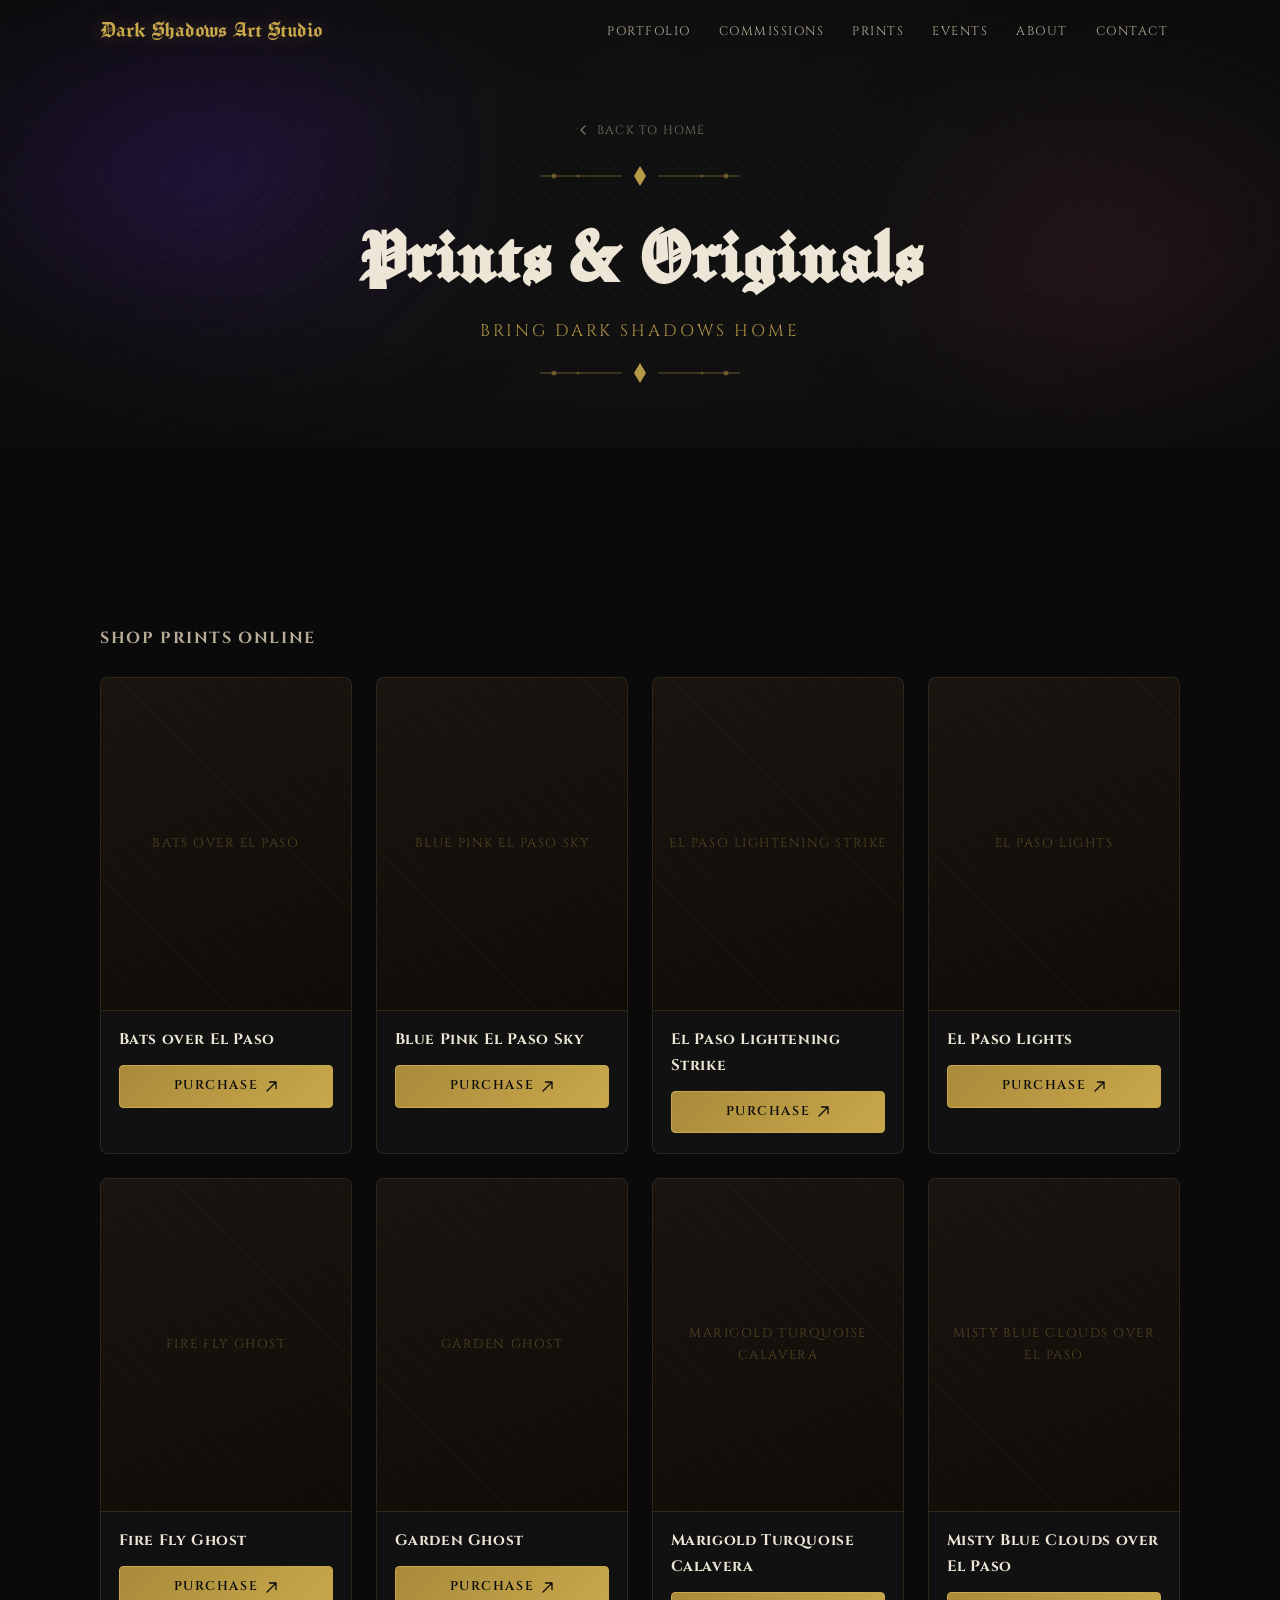
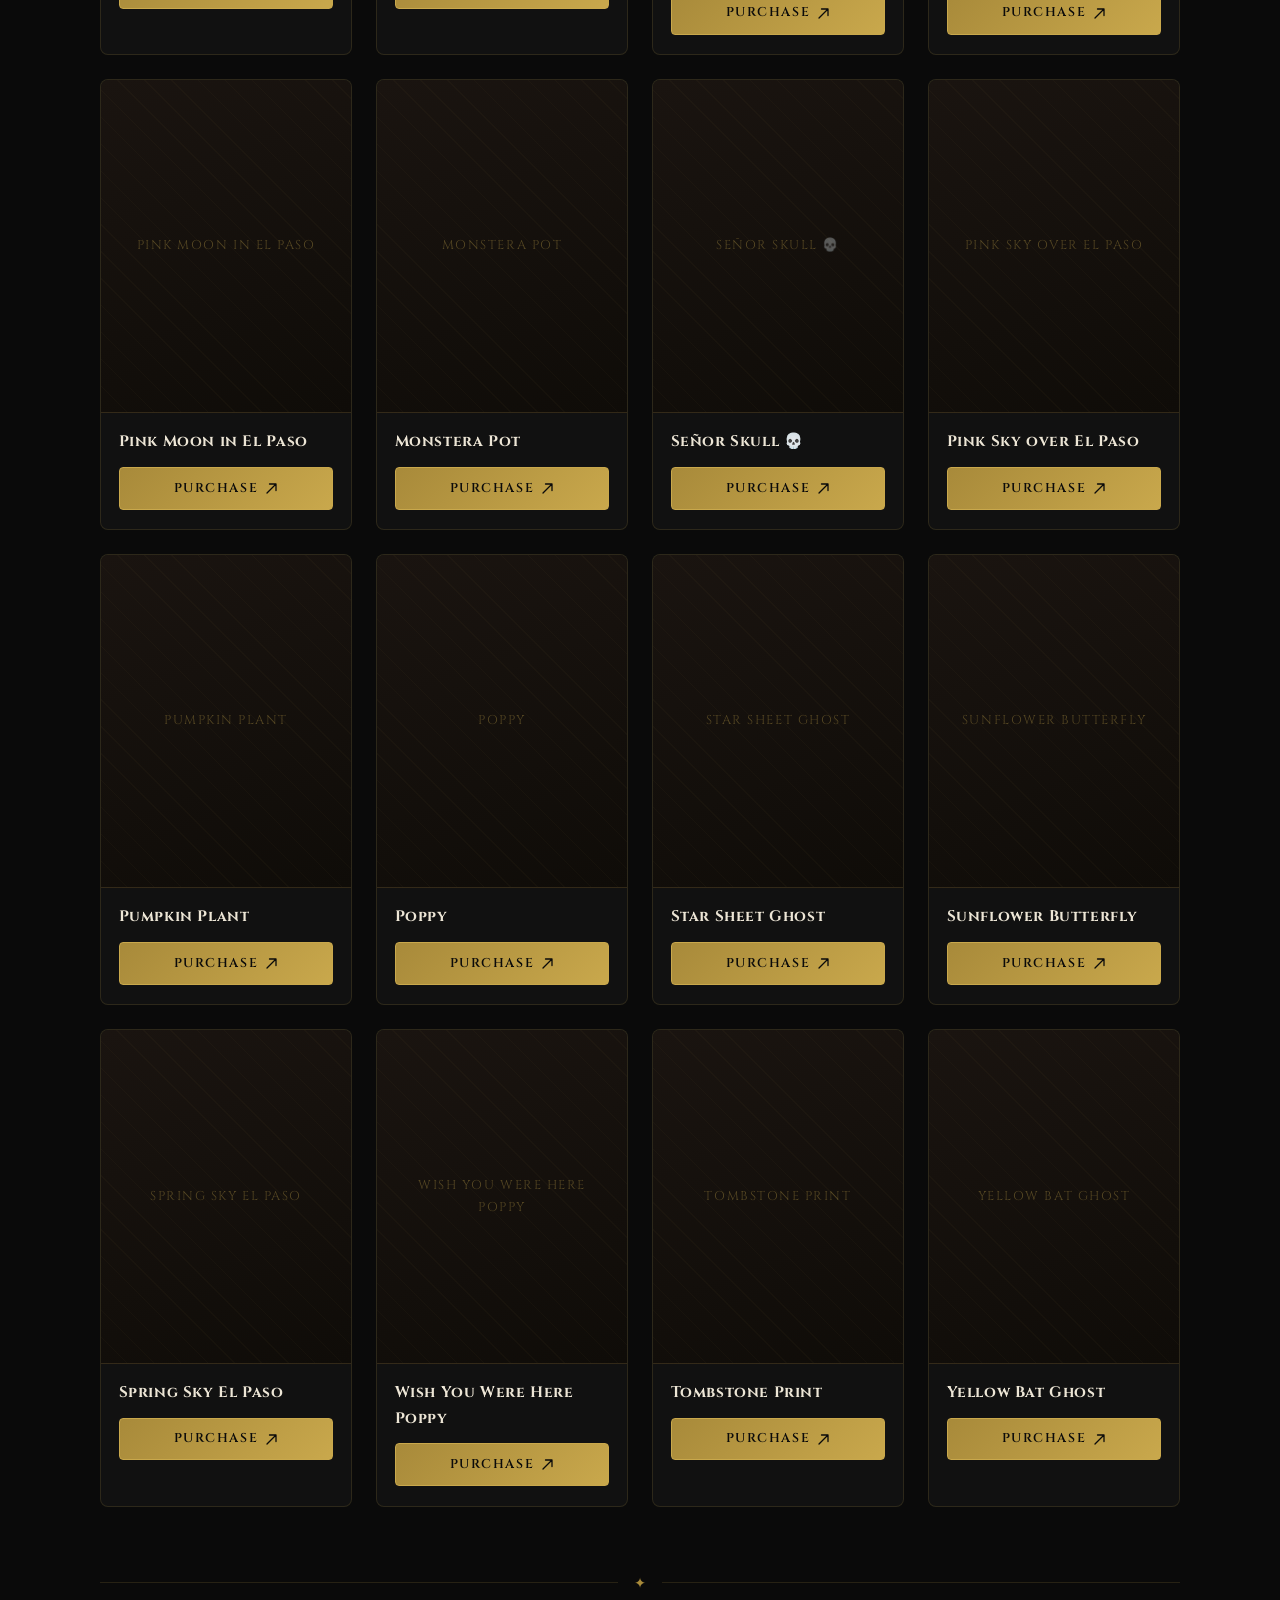
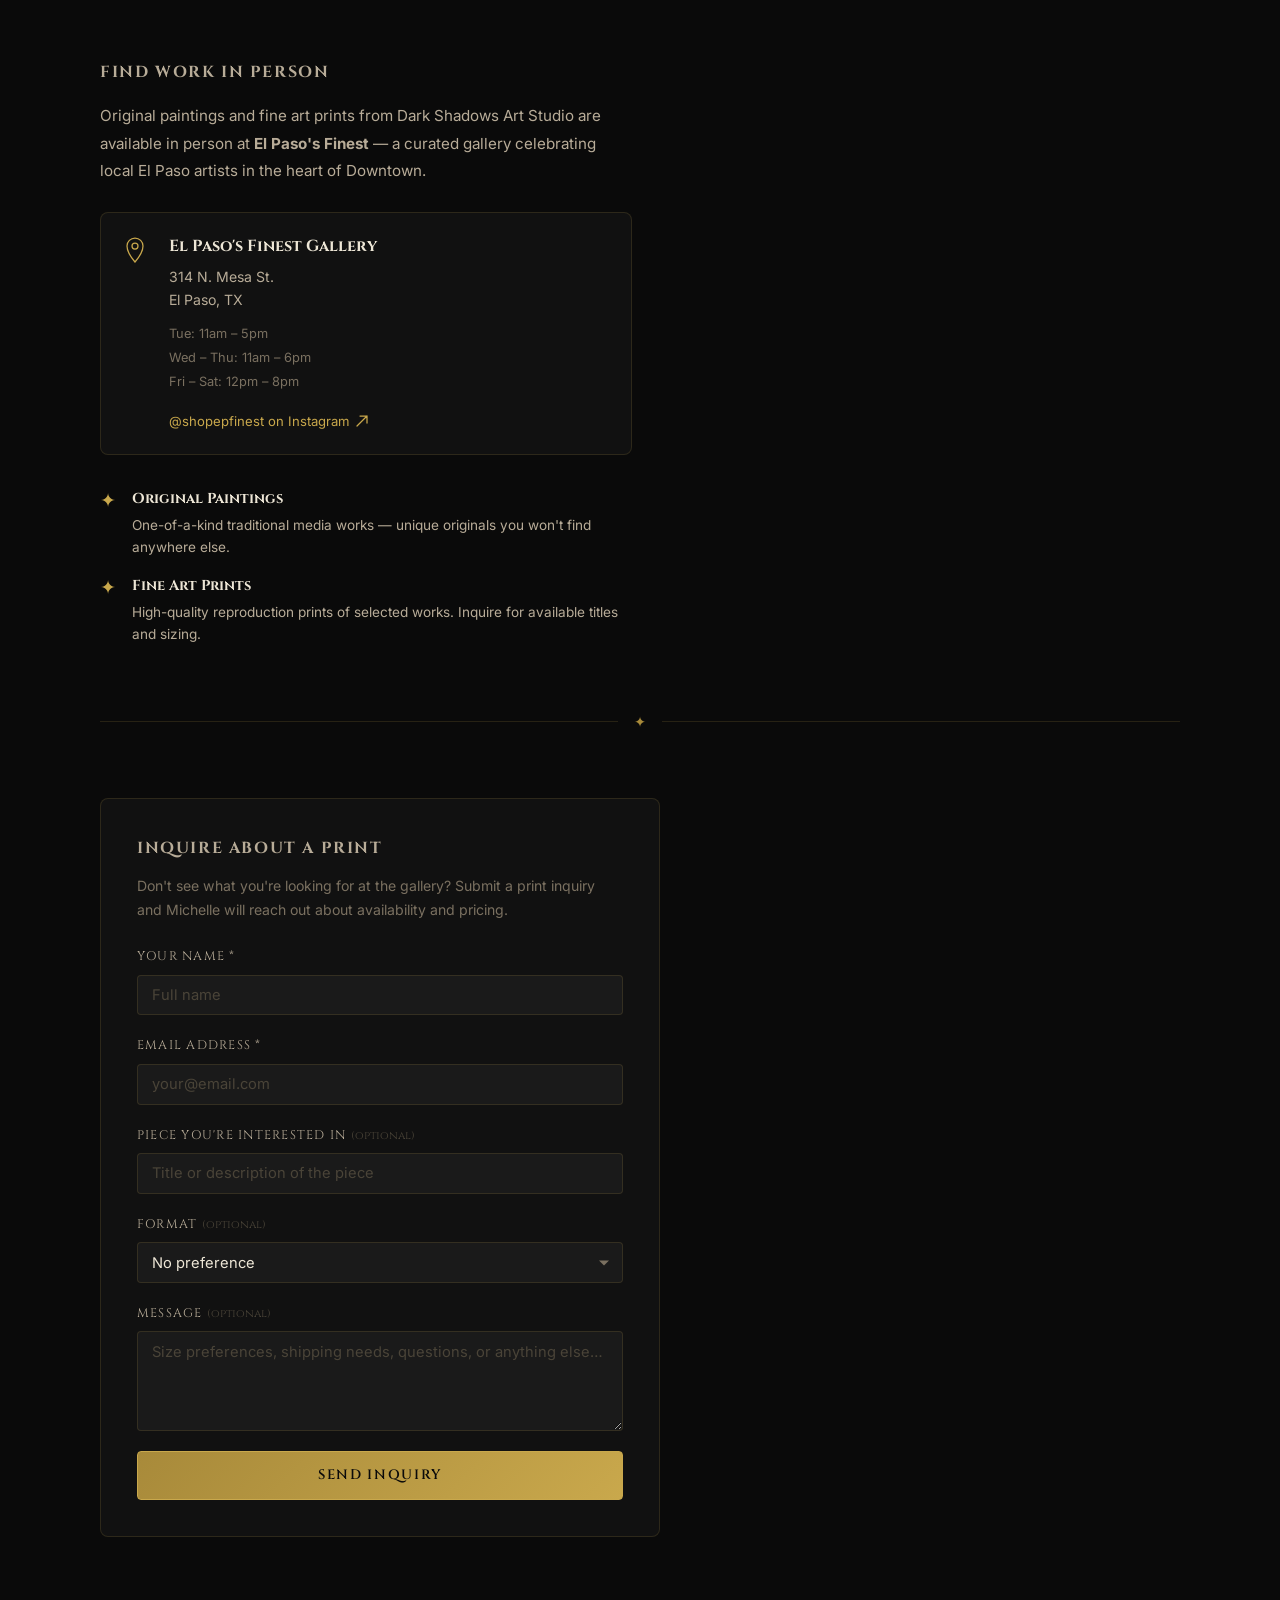
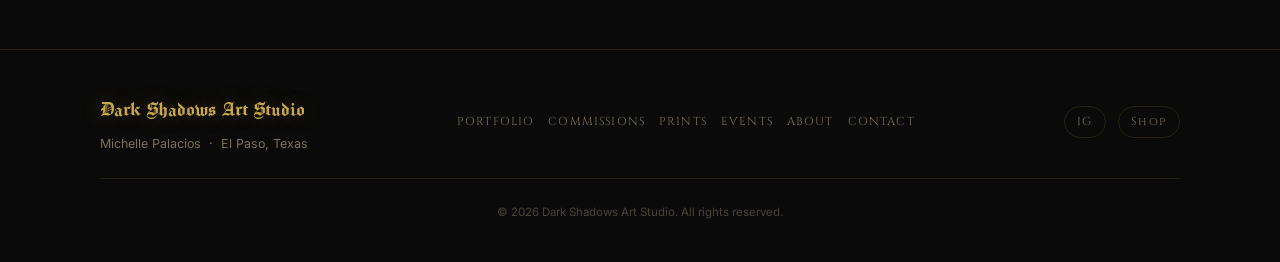
==== commit 34f83074: "Add 20 print cards with Square checkout links to prints page" ====
--- a/prints.html
+++ b/prints.html
@@ -104,14 +104,337 @@
           <h3 class="prints-shop-heading">Shop Prints Online</h3>
           <div class="prints-shop-grid">
 
-            <!-- PRINT CARD — copy this block to add more prints -->
-            <div class="print-card">
-              <div class="print-card-image" aria-hidden="true">
-                <span class="print-card-placeholder-title">Cactus Heart</span>
-              </div>
-              <div class="print-card-body">
-                <h4 class="print-card-title">Cactus Heart</h4>
-                <a href="https://square.link/u/5hsvewNH" target="_blank" rel="noopener noreferrer" class="btn btn-primary print-card-btn" aria-label="Purchase Cactus Heart print">
+            <!-- PRINT CARD — Bats over El Paso -->
+            <div class="print-card">
+              <div class="print-card-image" aria-hidden="true">
+                <span class="print-card-placeholder-title">Bats over El Paso</span>
+              </div>
+              <div class="print-card-body">
+                <h4 class="print-card-title">Bats over El Paso</h4>
+                <a href="https://square.link/u/mckByjbO" target="_blank" rel="noopener noreferrer" class="btn btn-primary print-card-btn" aria-label="Purchase Bats over El Paso print">
+                  Purchase
+                  <svg width="13" height="13" viewBox="0 0 13 13" fill="none" xmlns="http://www.w3.org/2000/svg" aria-hidden="true">
+                    <path d="M2 11L11 2M11 2H4.5M11 2V8.5" stroke="currentColor" stroke-width="1.3" stroke-linecap="round"/>
+                  </svg>
+                </a>
+              </div>
+            </div>
+            <!-- END PRINT CARD -->
+
+            <!-- PRINT CARD — Blue pink El Paso sky -->
+            <div class="print-card">
+              <div class="print-card-image" aria-hidden="true">
+                <span class="print-card-placeholder-title">Blue Pink El Paso Sky</span>
+              </div>
+              <div class="print-card-body">
+                <h4 class="print-card-title">Blue Pink El Paso Sky</h4>
+                <a href="https://square.link/u/MKdpBfMb" target="_blank" rel="noopener noreferrer" class="btn btn-primary print-card-btn" aria-label="Purchase Blue Pink El Paso Sky print">
+                  Purchase
+                  <svg width="13" height="13" viewBox="0 0 13 13" fill="none" xmlns="http://www.w3.org/2000/svg" aria-hidden="true">
+                    <path d="M2 11L11 2M11 2H4.5M11 2V8.5" stroke="currentColor" stroke-width="1.3" stroke-linecap="round"/>
+                  </svg>
+                </a>
+              </div>
+            </div>
+            <!-- END PRINT CARD -->
+
+            <!-- PRINT CARD — El Paso Lightening Strike -->
+            <div class="print-card">
+              <div class="print-card-image" aria-hidden="true">
+                <span class="print-card-placeholder-title">El Paso Lightening Strike</span>
+              </div>
+              <div class="print-card-body">
+                <h4 class="print-card-title">El Paso Lightening Strike</h4>
+                <a href="https://square.link/u/vUqY4mTY" target="_blank" rel="noopener noreferrer" class="btn btn-primary print-card-btn" aria-label="Purchase El Paso Lightening Strike print">
+                  Purchase
+                  <svg width="13" height="13" viewBox="0 0 13 13" fill="none" xmlns="http://www.w3.org/2000/svg" aria-hidden="true">
+                    <path d="M2 11L11 2M11 2H4.5M11 2V8.5" stroke="currentColor" stroke-width="1.3" stroke-linecap="round"/>
+                  </svg>
+                </a>
+              </div>
+            </div>
+            <!-- END PRINT CARD -->
+
+            <!-- PRINT CARD — El Paso Lights -->
+            <div class="print-card">
+              <div class="print-card-image" aria-hidden="true">
+                <span class="print-card-placeholder-title">El Paso Lights</span>
+              </div>
+              <div class="print-card-body">
+                <h4 class="print-card-title">El Paso Lights</h4>
+                <a href="https://square.link/u/abIeGGD5" target="_blank" rel="noopener noreferrer" class="btn btn-primary print-card-btn" aria-label="Purchase El Paso Lights print">
+                  Purchase
+                  <svg width="13" height="13" viewBox="0 0 13 13" fill="none" xmlns="http://www.w3.org/2000/svg" aria-hidden="true">
+                    <path d="M2 11L11 2M11 2H4.5M11 2V8.5" stroke="currentColor" stroke-width="1.3" stroke-linecap="round"/>
+                  </svg>
+                </a>
+              </div>
+            </div>
+            <!-- END PRINT CARD -->
+
+            <!-- PRINT CARD — Fire Fly Ghost -->
+            <div class="print-card">
+              <div class="print-card-image" aria-hidden="true">
+                <span class="print-card-placeholder-title">Fire Fly Ghost</span>
+              </div>
+              <div class="print-card-body">
+                <h4 class="print-card-title">Fire Fly Ghost</h4>
+                <a href="https://square.link/u/aGZt4iRL" target="_blank" rel="noopener noreferrer" class="btn btn-primary print-card-btn" aria-label="Purchase Fire Fly Ghost print">
+                  Purchase
+                  <svg width="13" height="13" viewBox="0 0 13 13" fill="none" xmlns="http://www.w3.org/2000/svg" aria-hidden="true">
+                    <path d="M2 11L11 2M11 2H4.5M11 2V8.5" stroke="currentColor" stroke-width="1.3" stroke-linecap="round"/>
+                  </svg>
+                </a>
+              </div>
+            </div>
+            <!-- END PRINT CARD -->
+
+            <!-- PRINT CARD — Garden Ghost -->
+            <div class="print-card">
+              <div class="print-card-image" aria-hidden="true">
+                <span class="print-card-placeholder-title">Garden Ghost</span>
+              </div>
+              <div class="print-card-body">
+                <h4 class="print-card-title">Garden Ghost</h4>
+                <a href="https://square.link/u/OboWQzX6" target="_blank" rel="noopener noreferrer" class="btn btn-primary print-card-btn" aria-label="Purchase Garden Ghost print">
+                  Purchase
+                  <svg width="13" height="13" viewBox="0 0 13 13" fill="none" xmlns="http://www.w3.org/2000/svg" aria-hidden="true">
+                    <path d="M2 11L11 2M11 2H4.5M11 2V8.5" stroke="currentColor" stroke-width="1.3" stroke-linecap="round"/>
+                  </svg>
+                </a>
+              </div>
+            </div>
+            <!-- END PRINT CARD -->
+
+            <!-- PRINT CARD — Marigold Turquoise Calavera -->
+            <div class="print-card">
+              <div class="print-card-image" aria-hidden="true">
+                <span class="print-card-placeholder-title">Marigold Turquoise Calavera</span>
+              </div>
+              <div class="print-card-body">
+                <h4 class="print-card-title">Marigold Turquoise Calavera</h4>
+                <a href="https://square.link/u/IDQLdq5B" target="_blank" rel="noopener noreferrer" class="btn btn-primary print-card-btn" aria-label="Purchase Marigold Turquoise Calavera print">
+                  Purchase
+                  <svg width="13" height="13" viewBox="0 0 13 13" fill="none" xmlns="http://www.w3.org/2000/svg" aria-hidden="true">
+                    <path d="M2 11L11 2M11 2H4.5M11 2V8.5" stroke="currentColor" stroke-width="1.3" stroke-linecap="round"/>
+                  </svg>
+                </a>
+              </div>
+            </div>
+            <!-- END PRINT CARD -->
+
+            <!-- PRINT CARD — Misty Blue Clouds over El Paso -->
+            <div class="print-card">
+              <div class="print-card-image" aria-hidden="true">
+                <span class="print-card-placeholder-title">Misty Blue Clouds over El Paso</span>
+              </div>
+              <div class="print-card-body">
+                <h4 class="print-card-title">Misty Blue Clouds over El Paso</h4>
+                <a href="https://square.link/u/1v3dhBnD" target="_blank" rel="noopener noreferrer" class="btn btn-primary print-card-btn" aria-label="Purchase Misty Blue Clouds over El Paso print">
+                  Purchase
+                  <svg width="13" height="13" viewBox="0 0 13 13" fill="none" xmlns="http://www.w3.org/2000/svg" aria-hidden="true">
+                    <path d="M2 11L11 2M11 2H4.5M11 2V8.5" stroke="currentColor" stroke-width="1.3" stroke-linecap="round"/>
+                  </svg>
+                </a>
+              </div>
+            </div>
+            <!-- END PRINT CARD -->
+
+            <!-- PRINT CARD — Pink Moon in El Paso -->
+            <div class="print-card">
+              <div class="print-card-image" aria-hidden="true">
+                <span class="print-card-placeholder-title">Pink Moon in El Paso</span>
+              </div>
+              <div class="print-card-body">
+                <h4 class="print-card-title">Pink Moon in El Paso</h4>
+                <a href="https://square.link/u/4Qo3LaZO" target="_blank" rel="noopener noreferrer" class="btn btn-primary print-card-btn" aria-label="Purchase Pink Moon in El Paso print">
+                  Purchase
+                  <svg width="13" height="13" viewBox="0 0 13 13" fill="none" xmlns="http://www.w3.org/2000/svg" aria-hidden="true">
+                    <path d="M2 11L11 2M11 2H4.5M11 2V8.5" stroke="currentColor" stroke-width="1.3" stroke-linecap="round"/>
+                  </svg>
+                </a>
+              </div>
+            </div>
+            <!-- END PRINT CARD -->
+
+            <!-- PRINT CARD — Monstera Pot -->
+            <div class="print-card">
+              <div class="print-card-image" aria-hidden="true">
+                <span class="print-card-placeholder-title">Monstera Pot</span>
+              </div>
+              <div class="print-card-body">
+                <h4 class="print-card-title">Monstera Pot</h4>
+                <a href="https://square.link/u/G9EvqXrz" target="_blank" rel="noopener noreferrer" class="btn btn-primary print-card-btn" aria-label="Purchase Monstera Pot print">
+                  Purchase
+                  <svg width="13" height="13" viewBox="0 0 13 13" fill="none" xmlns="http://www.w3.org/2000/svg" aria-hidden="true">
+                    <path d="M2 11L11 2M11 2H4.5M11 2V8.5" stroke="currentColor" stroke-width="1.3" stroke-linecap="round"/>
+                  </svg>
+                </a>
+              </div>
+            </div>
+            <!-- END PRINT CARD -->
+
+            <!-- PRINT CARD — Señor Skull -->
+            <div class="print-card">
+              <div class="print-card-image" aria-hidden="true">
+                <span class="print-card-placeholder-title">Señor Skull 💀</span>
+              </div>
+              <div class="print-card-body">
+                <h4 class="print-card-title">Señor Skull 💀</h4>
+                <a href="https://square.link/u/UfU0l75r" target="_blank" rel="noopener noreferrer" class="btn btn-primary print-card-btn" aria-label="Purchase Señor Skull print">
+                  Purchase
+                  <svg width="13" height="13" viewBox="0 0 13 13" fill="none" xmlns="http://www.w3.org/2000/svg" aria-hidden="true">
+                    <path d="M2 11L11 2M11 2H4.5M11 2V8.5" stroke="currentColor" stroke-width="1.3" stroke-linecap="round"/>
+                  </svg>
+                </a>
+              </div>
+            </div>
+            <!-- END PRINT CARD -->
+
+            <!-- PRINT CARD — Pink Sky over El Paso -->
+            <div class="print-card">
+              <div class="print-card-image" aria-hidden="true">
+                <span class="print-card-placeholder-title">Pink Sky over El Paso</span>
+              </div>
+              <div class="print-card-body">
+                <h4 class="print-card-title">Pink Sky over El Paso</h4>
+                <a href="https://square.link/u/iEbKmhJF" target="_blank" rel="noopener noreferrer" class="btn btn-primary print-card-btn" aria-label="Purchase Pink Sky over El Paso print">
+                  Purchase
+                  <svg width="13" height="13" viewBox="0 0 13 13" fill="none" xmlns="http://www.w3.org/2000/svg" aria-hidden="true">
+                    <path d="M2 11L11 2M11 2H4.5M11 2V8.5" stroke="currentColor" stroke-width="1.3" stroke-linecap="round"/>
+                  </svg>
+                </a>
+              </div>
+            </div>
+            <!-- END PRINT CARD -->
+
+            <!-- PRINT CARD — Pumpkin Plant -->
+            <div class="print-card">
+              <div class="print-card-image" aria-hidden="true">
+                <span class="print-card-placeholder-title">Pumpkin Plant</span>
+              </div>
+              <div class="print-card-body">
+                <h4 class="print-card-title">Pumpkin Plant</h4>
+                <a href="https://square.link/u/TsDpc8Wp" target="_blank" rel="noopener noreferrer" class="btn btn-primary print-card-btn" aria-label="Purchase Pumpkin Plant print">
+                  Purchase
+                  <svg width="13" height="13" viewBox="0 0 13 13" fill="none" xmlns="http://www.w3.org/2000/svg" aria-hidden="true">
+                    <path d="M2 11L11 2M11 2H4.5M11 2V8.5" stroke="currentColor" stroke-width="1.3" stroke-linecap="round"/>
+                  </svg>
+                </a>
+              </div>
+            </div>
+            <!-- END PRINT CARD -->
+
+            <!-- PRINT CARD — Poppy -->
+            <div class="print-card">
+              <div class="print-card-image" aria-hidden="true">
+                <span class="print-card-placeholder-title">Poppy</span>
+              </div>
+              <div class="print-card-body">
+                <h4 class="print-card-title">Poppy</h4>
+                <a href="https://square.link/u/nuUfpwKI" target="_blank" rel="noopener noreferrer" class="btn btn-primary print-card-btn" aria-label="Purchase Poppy print">
+                  Purchase
+                  <svg width="13" height="13" viewBox="0 0 13 13" fill="none" xmlns="http://www.w3.org/2000/svg" aria-hidden="true">
+                    <path d="M2 11L11 2M11 2H4.5M11 2V8.5" stroke="currentColor" stroke-width="1.3" stroke-linecap="round"/>
+                  </svg>
+                </a>
+              </div>
+            </div>
+            <!-- END PRINT CARD -->
+
+            <!-- PRINT CARD — Star Sheet Ghost -->
+            <div class="print-card">
+              <div class="print-card-image" aria-hidden="true">
+                <span class="print-card-placeholder-title">Star Sheet Ghost</span>
+              </div>
+              <div class="print-card-body">
+                <h4 class="print-card-title">Star Sheet Ghost</h4>
+                <a href="https://square.link/u/1g7ZQ4Tv" target="_blank" rel="noopener noreferrer" class="btn btn-primary print-card-btn" aria-label="Purchase Star Sheet Ghost print">
+                  Purchase
+                  <svg width="13" height="13" viewBox="0 0 13 13" fill="none" xmlns="http://www.w3.org/2000/svg" aria-hidden="true">
+                    <path d="M2 11L11 2M11 2H4.5M11 2V8.5" stroke="currentColor" stroke-width="1.3" stroke-linecap="round"/>
+                  </svg>
+                </a>
+              </div>
+            </div>
+            <!-- END PRINT CARD -->
+
+            <!-- PRINT CARD — Sunflower Butterfly -->
+            <div class="print-card">
+              <div class="print-card-image" aria-hidden="true">
+                <span class="print-card-placeholder-title">Sunflower Butterfly</span>
+              </div>
+              <div class="print-card-body">
+                <h4 class="print-card-title">Sunflower Butterfly</h4>
+                <a href="https://square.link/u/eavqHiCK" target="_blank" rel="noopener noreferrer" class="btn btn-primary print-card-btn" aria-label="Purchase Sunflower Butterfly print">
+                  Purchase
+                  <svg width="13" height="13" viewBox="0 0 13 13" fill="none" xmlns="http://www.w3.org/2000/svg" aria-hidden="true">
+                    <path d="M2 11L11 2M11 2H4.5M11 2V8.5" stroke="currentColor" stroke-width="1.3" stroke-linecap="round"/>
+                  </svg>
+                </a>
+              </div>
+            </div>
+            <!-- END PRINT CARD -->
+
+            <!-- PRINT CARD — Spring Sky El Paso -->
+            <div class="print-card">
+              <div class="print-card-image" aria-hidden="true">
+                <span class="print-card-placeholder-title">Spring Sky El Paso</span>
+              </div>
+              <div class="print-card-body">
+                <h4 class="print-card-title">Spring Sky El Paso</h4>
+                <a href="https://square.link/u/Hc18Mv8c" target="_blank" rel="noopener noreferrer" class="btn btn-primary print-card-btn" aria-label="Purchase Spring Sky El Paso print">
+                  Purchase
+                  <svg width="13" height="13" viewBox="0 0 13 13" fill="none" xmlns="http://www.w3.org/2000/svg" aria-hidden="true">
+                    <path d="M2 11L11 2M11 2H4.5M11 2V8.5" stroke="currentColor" stroke-width="1.3" stroke-linecap="round"/>
+                  </svg>
+                </a>
+              </div>
+            </div>
+            <!-- END PRINT CARD -->
+
+            <!-- PRINT CARD — Wish You Were Here Poppy -->
+            <div class="print-card">
+              <div class="print-card-image" aria-hidden="true">
+                <span class="print-card-placeholder-title">Wish You Were Here Poppy</span>
+              </div>
+              <div class="print-card-body">
+                <h4 class="print-card-title">Wish You Were Here Poppy</h4>
+                <a href="https://square.link/u/A9haQSIr" target="_blank" rel="noopener noreferrer" class="btn btn-primary print-card-btn" aria-label="Purchase Wish You Were Here Poppy print">
+                  Purchase
+                  <svg width="13" height="13" viewBox="0 0 13 13" fill="none" xmlns="http://www.w3.org/2000/svg" aria-hidden="true">
+                    <path d="M2 11L11 2M11 2H4.5M11 2V8.5" stroke="currentColor" stroke-width="1.3" stroke-linecap="round"/>
+                  </svg>
+                </a>
+              </div>
+            </div>
+            <!-- END PRINT CARD -->
+
+            <!-- PRINT CARD — Tombstone Print -->
+            <div class="print-card">
+              <div class="print-card-image" aria-hidden="true">
+                <span class="print-card-placeholder-title">Tombstone Print</span>
+              </div>
+              <div class="print-card-body">
+                <h4 class="print-card-title">Tombstone Print</h4>
+                <a href="https://square.link/u/L0R82fmH" target="_blank" rel="noopener noreferrer" class="btn btn-primary print-card-btn" aria-label="Purchase Tombstone Print">
+                  Purchase
+                  <svg width="13" height="13" viewBox="0 0 13 13" fill="none" xmlns="http://www.w3.org/2000/svg" aria-hidden="true">
+                    <path d="M2 11L11 2M11 2H4.5M11 2V8.5" stroke="currentColor" stroke-width="1.3" stroke-linecap="round"/>
+                  </svg>
+                </a>
+              </div>
+            </div>
+            <!-- END PRINT CARD -->
+
+            <!-- PRINT CARD — Yellow Bat Ghost -->
+            <div class="print-card">
+              <div class="print-card-image" aria-hidden="true">
+                <span class="print-card-placeholder-title">Yellow Bat Ghost</span>
+              </div>
+              <div class="print-card-body">
+                <h4 class="print-card-title">Yellow Bat Ghost</h4>
+                <a href="https://square.link/u/sspBzQLe" target="_blank" rel="noopener noreferrer" class="btn btn-primary print-card-btn" aria-label="Purchase Yellow Bat Ghost print">
                   Purchase
                   <svg width="13" height="13" viewBox="0 0 13 13" fill="none" xmlns="http://www.w3.org/2000/svg" aria-hidden="true">
                     <path d="M2 11L11 2M11 2H4.5M11 2V8.5" stroke="currentColor" stroke-width="1.3" stroke-linecap="round"/>
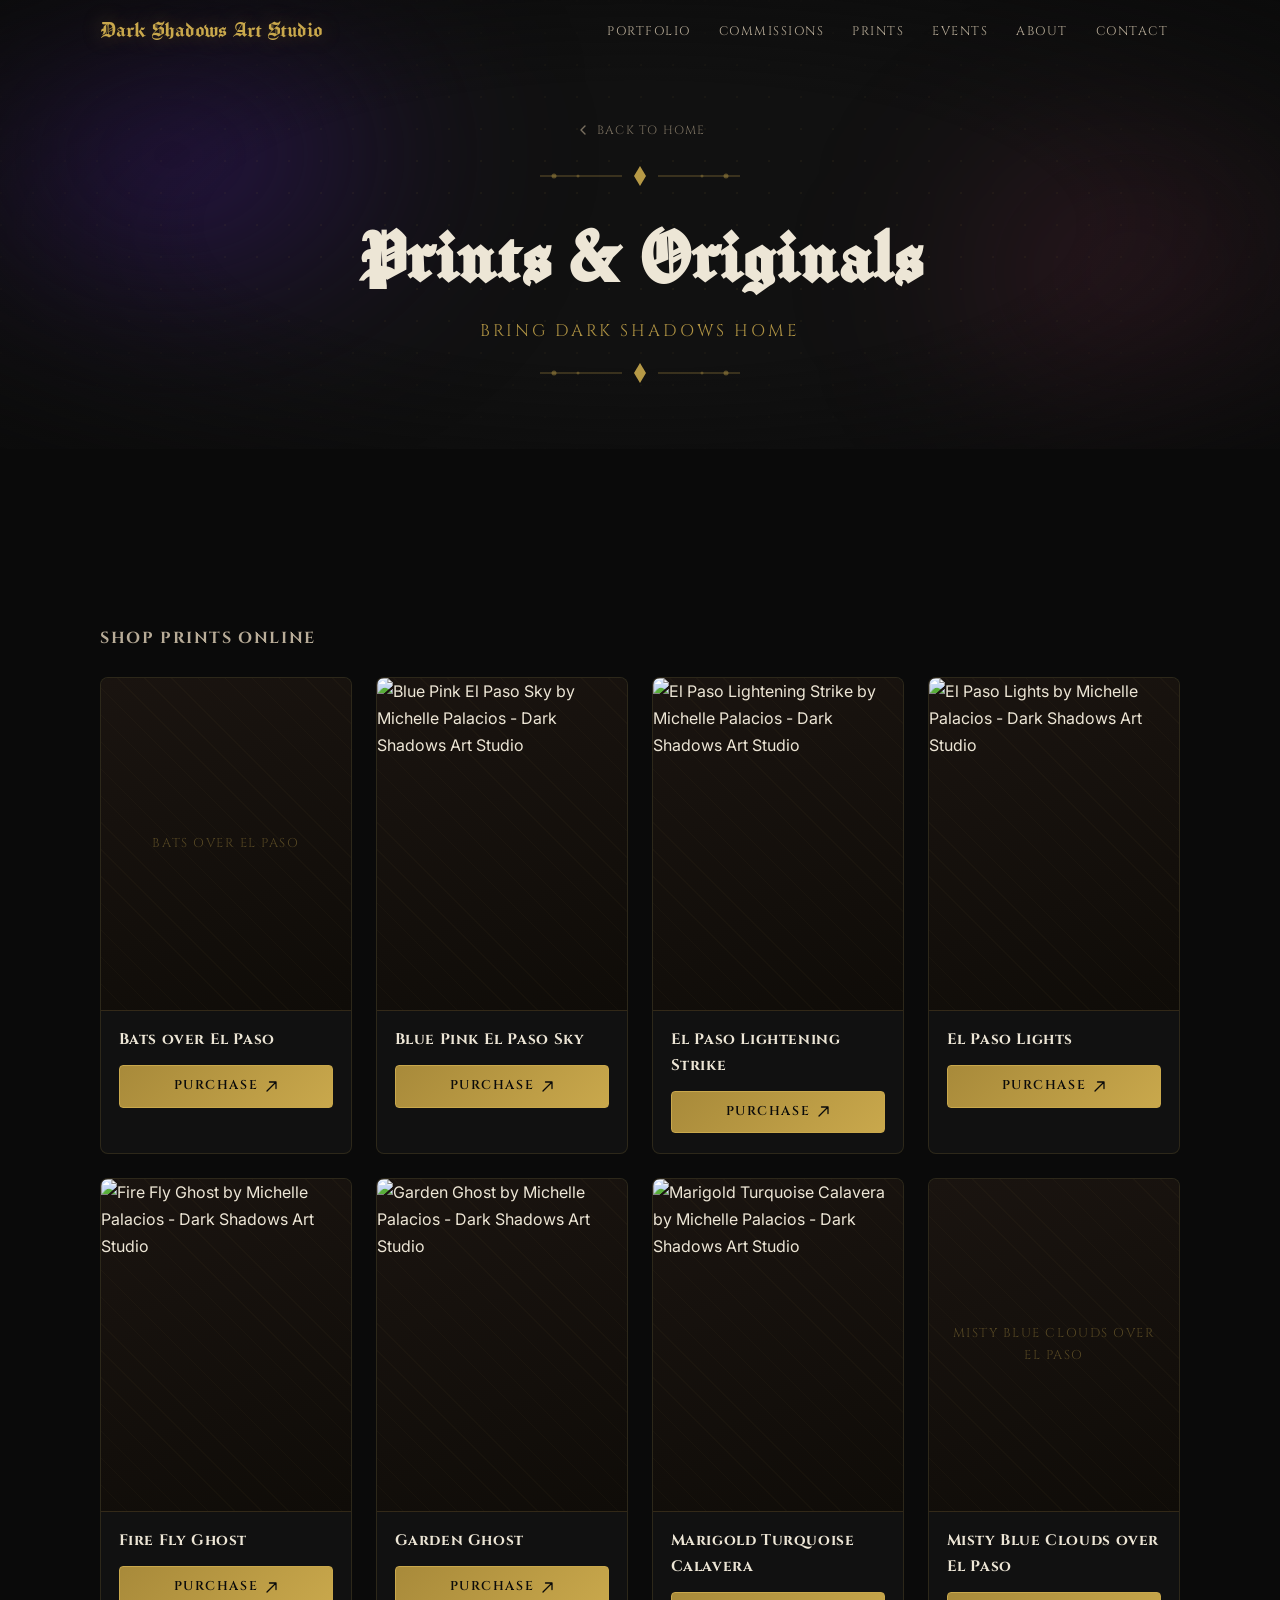
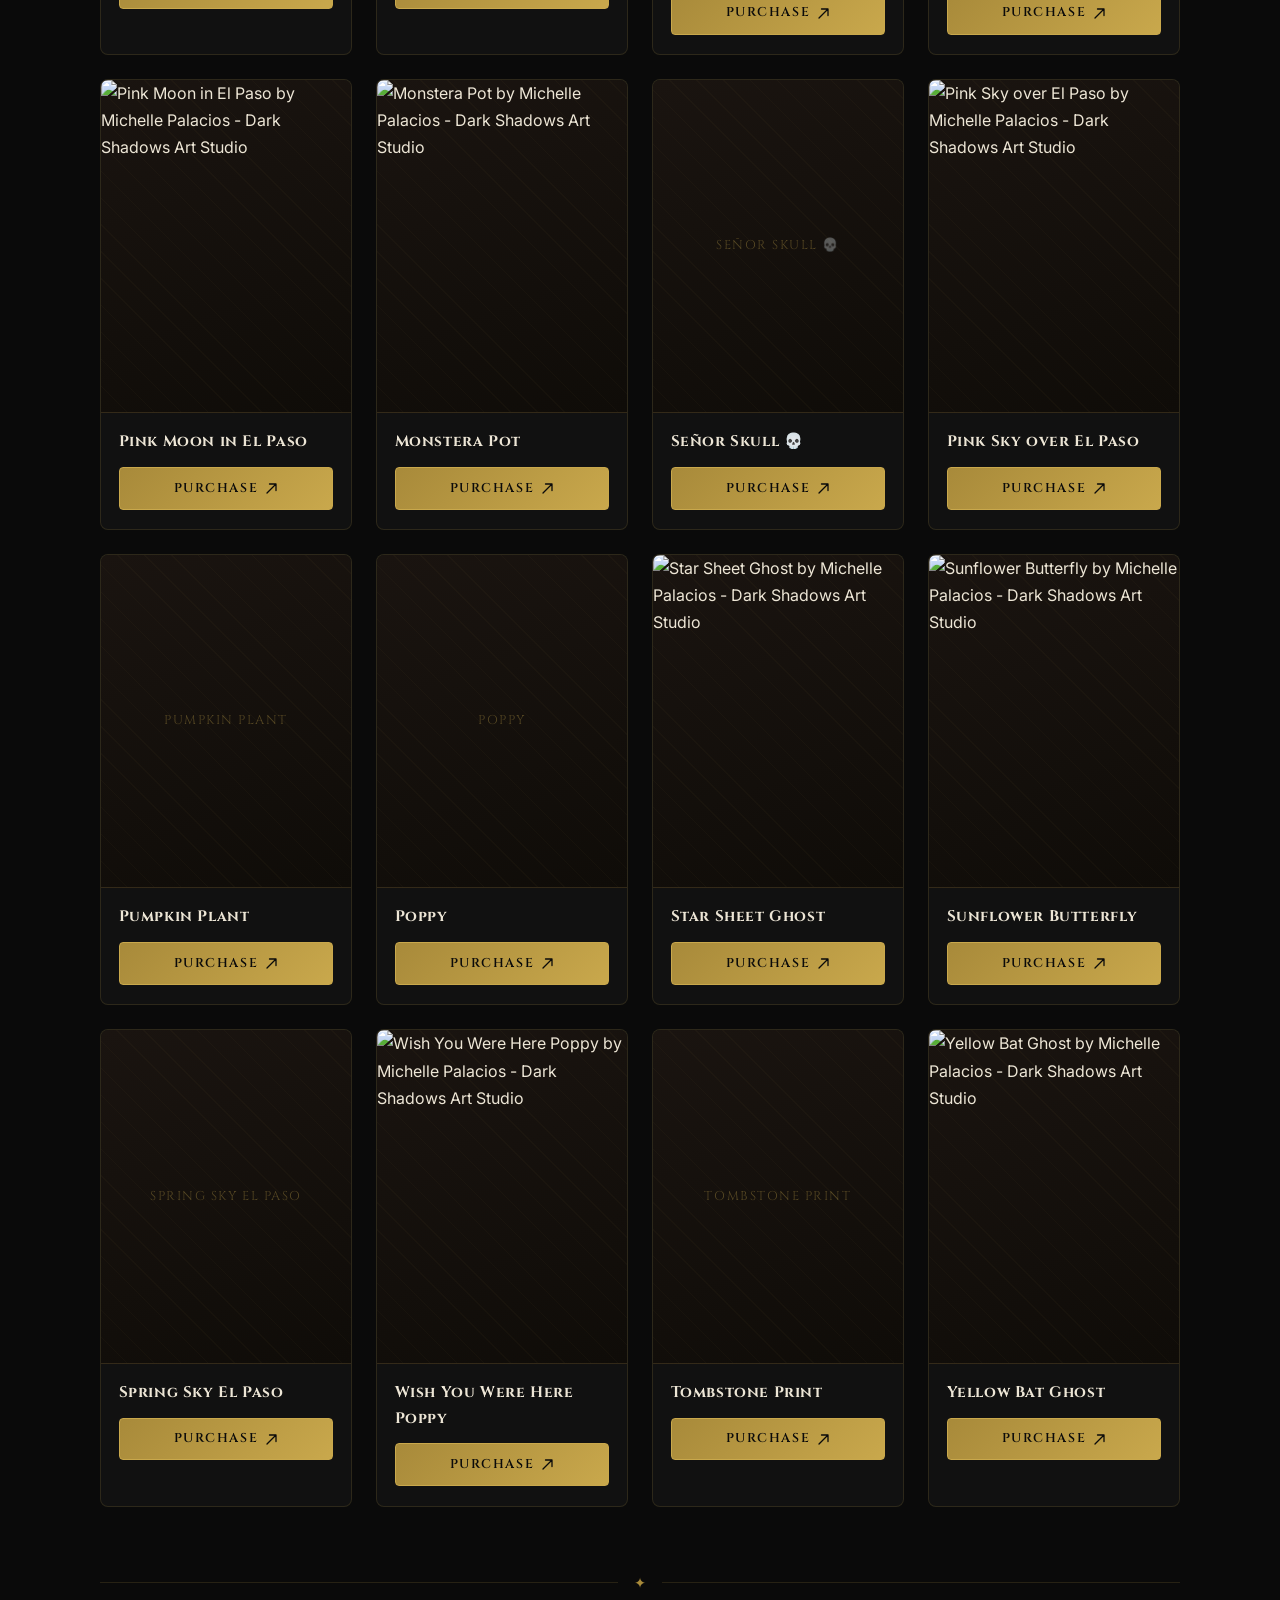
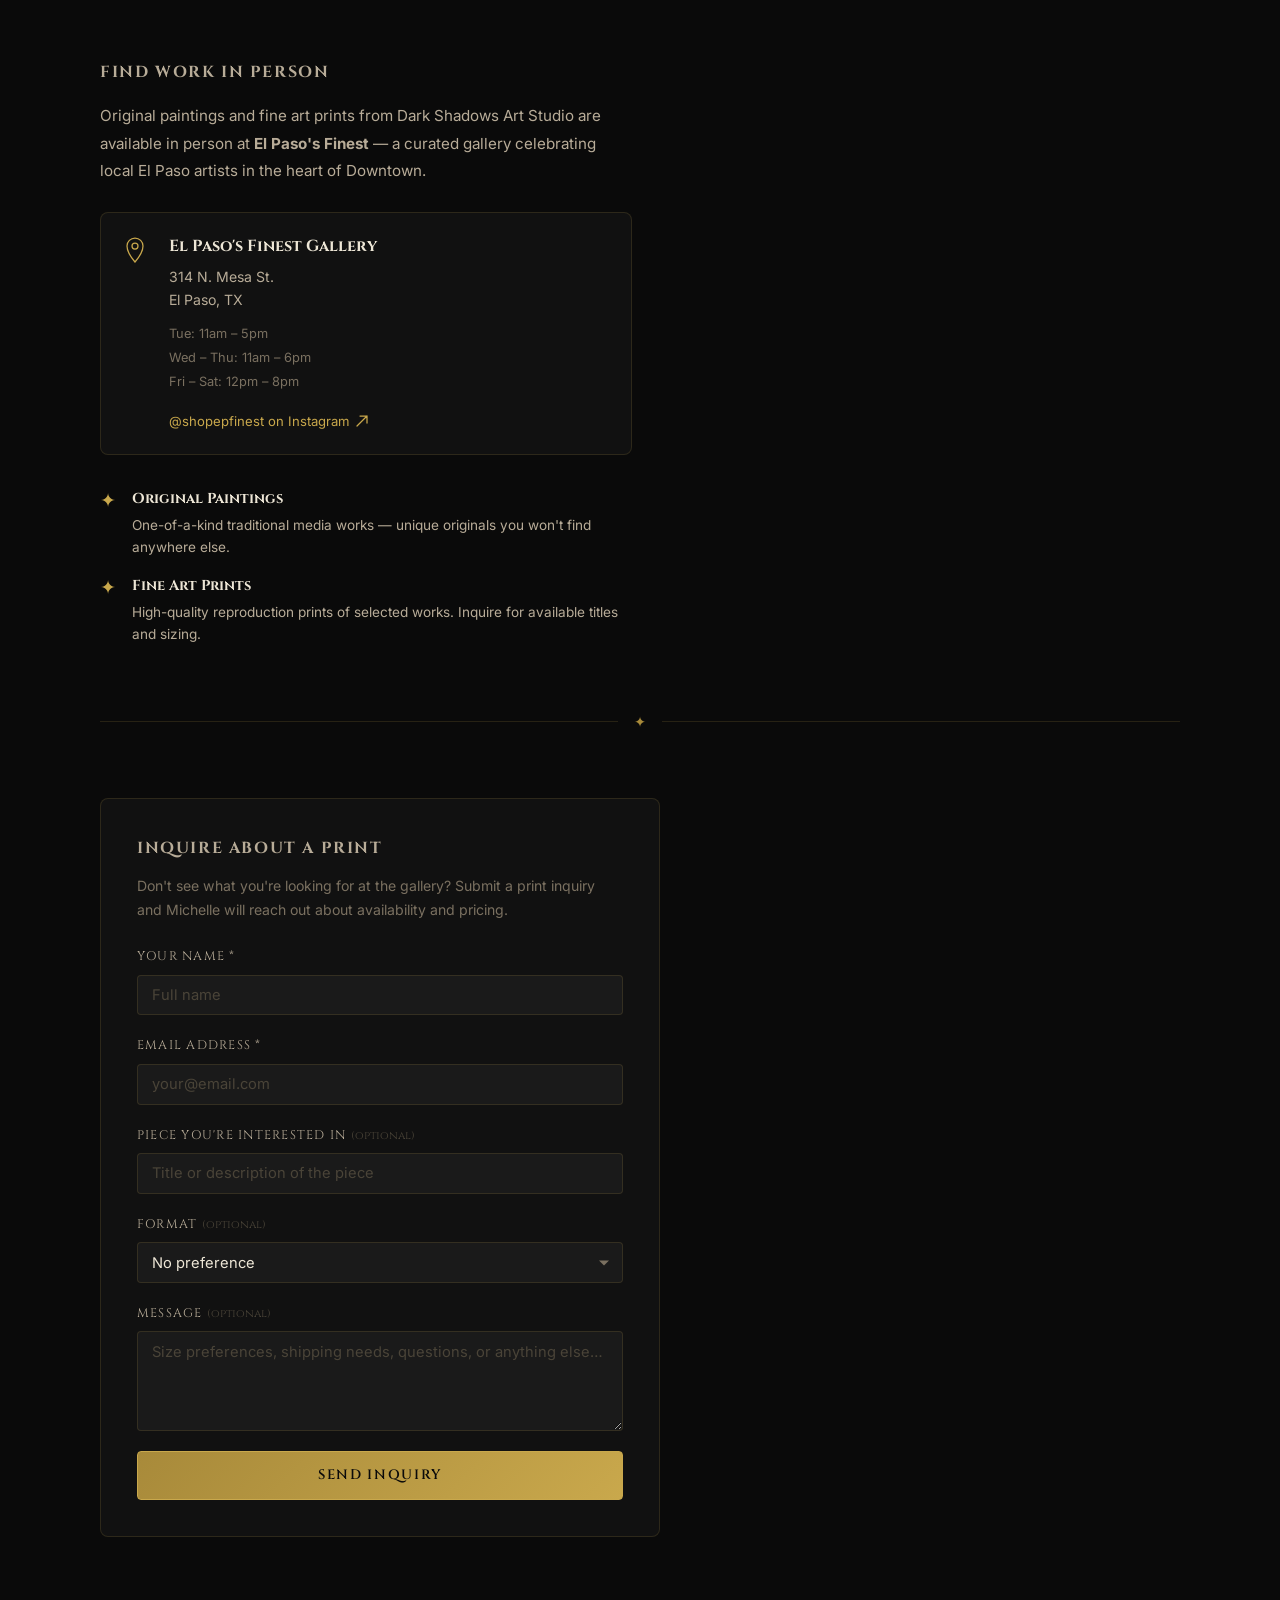
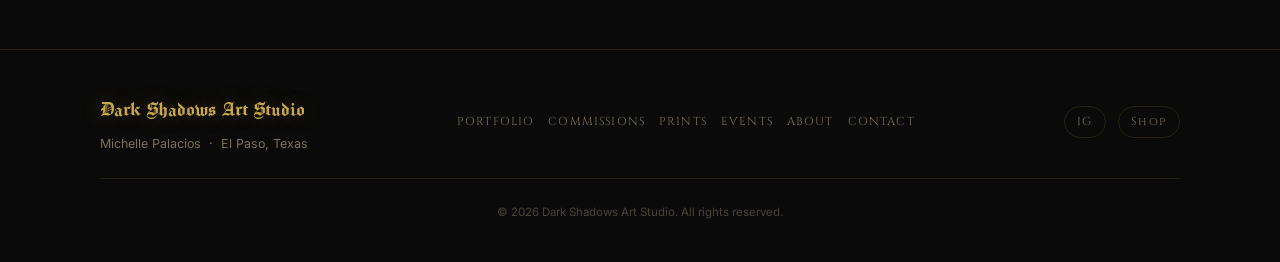
==== commit b2f4da13: "Add product photos to 13 print cards" ====
--- a/prints.html
+++ b/prints.html
@@ -123,8 +123,8 @@
 
             <!-- PRINT CARD — Blue pink El Paso sky -->
             <div class="print-card">
-              <div class="print-card-image" aria-hidden="true">
-                <span class="print-card-placeholder-title">Blue Pink El Paso Sky</span>
+              <div class="print-card-image">
+                <img src="images/prints/Blue Pink El Paso sky.jpg" alt="Blue Pink El Paso Sky by Michelle Palacios - Dark Shadows Art Studio" loading="lazy">
               </div>
               <div class="print-card-body">
                 <h4 class="print-card-title">Blue Pink El Paso Sky</h4>
@@ -140,8 +140,8 @@
 
             <!-- PRINT CARD — El Paso Lightening Strike -->
             <div class="print-card">
-              <div class="print-card-image" aria-hidden="true">
-                <span class="print-card-placeholder-title">El Paso Lightening Strike</span>
+              <div class="print-card-image">
+                <img src="images/prints/El Paso Lightening Strike.jpg" alt="El Paso Lightening Strike by Michelle Palacios - Dark Shadows Art Studio" loading="lazy">
               </div>
               <div class="print-card-body">
                 <h4 class="print-card-title">El Paso Lightening Strike</h4>
@@ -157,8 +157,8 @@
 
             <!-- PRINT CARD — El Paso Lights -->
             <div class="print-card">
-              <div class="print-card-image" aria-hidden="true">
-                <span class="print-card-placeholder-title">El Paso Lights</span>
+              <div class="print-card-image">
+                <img src="images/prints/El Paso Lights.jpg" alt="El Paso Lights by Michelle Palacios - Dark Shadows Art Studio" loading="lazy">
               </div>
               <div class="print-card-body">
                 <h4 class="print-card-title">El Paso Lights</h4>
@@ -174,8 +174,8 @@
 
             <!-- PRINT CARD — Fire Fly Ghost -->
             <div class="print-card">
-              <div class="print-card-image" aria-hidden="true">
-                <span class="print-card-placeholder-title">Fire Fly Ghost</span>
+              <div class="print-card-image">
+                <img src="images/prints/Fire Fly ghost.jpeg" alt="Fire Fly Ghost by Michelle Palacios - Dark Shadows Art Studio" loading="lazy">
               </div>
               <div class="print-card-body">
                 <h4 class="print-card-title">Fire Fly Ghost</h4>
@@ -191,8 +191,8 @@
 
             <!-- PRINT CARD — Garden Ghost -->
             <div class="print-card">
-              <div class="print-card-image" aria-hidden="true">
-                <span class="print-card-placeholder-title">Garden Ghost</span>
+              <div class="print-card-image">
+                <img src="images/prints/Garden Ghost.jpg" alt="Garden Ghost by Michelle Palacios - Dark Shadows Art Studio" loading="lazy">
               </div>
               <div class="print-card-body">
                 <h4 class="print-card-title">Garden Ghost</h4>
@@ -208,8 +208,8 @@
 
             <!-- PRINT CARD — Marigold Turquoise Calavera -->
             <div class="print-card">
-              <div class="print-card-image" aria-hidden="true">
-                <span class="print-card-placeholder-title">Marigold Turquoise Calavera</span>
+              <div class="print-card-image">
+                <img src="images/prints/Marigold Turquoise Calavera.jpg" alt="Marigold Turquoise Calavera by Michelle Palacios - Dark Shadows Art Studio" loading="lazy">
               </div>
               <div class="print-card-body">
                 <h4 class="print-card-title">Marigold Turquoise Calavera</h4>
@@ -242,8 +242,8 @@
 
             <!-- PRINT CARD — Pink Moon in El Paso -->
             <div class="print-card">
-              <div class="print-card-image" aria-hidden="true">
-                <span class="print-card-placeholder-title">Pink Moon in El Paso</span>
+              <div class="print-card-image">
+                <img src="images/prints/Pink Moon in El Paso.jpg" alt="Pink Moon in El Paso by Michelle Palacios - Dark Shadows Art Studio" loading="lazy">
               </div>
               <div class="print-card-body">
                 <h4 class="print-card-title">Pink Moon in El Paso</h4>
@@ -259,8 +259,8 @@
 
             <!-- PRINT CARD — Monstera Pot -->
             <div class="print-card">
-              <div class="print-card-image" aria-hidden="true">
-                <span class="print-card-placeholder-title">Monstera Pot</span>
+              <div class="print-card-image">
+                <img src="images/prints/Monstera pot.jpg" alt="Monstera Pot by Michelle Palacios - Dark Shadows Art Studio" loading="lazy">
               </div>
               <div class="print-card-body">
                 <h4 class="print-card-title">Monstera Pot</h4>
@@ -293,8 +293,8 @@
 
             <!-- PRINT CARD — Pink Sky over El Paso -->
             <div class="print-card">
-              <div class="print-card-image" aria-hidden="true">
-                <span class="print-card-placeholder-title">Pink Sky over El Paso</span>
+              <div class="print-card-image">
+                <img src="images/prints/Pink Sky over El Paso.jpg" alt="Pink Sky over El Paso by Michelle Palacios - Dark Shadows Art Studio" loading="lazy">
               </div>
               <div class="print-card-body">
                 <h4 class="print-card-title">Pink Sky over El Paso</h4>
@@ -344,8 +344,8 @@
 
             <!-- PRINT CARD — Star Sheet Ghost -->
             <div class="print-card">
-              <div class="print-card-image" aria-hidden="true">
-                <span class="print-card-placeholder-title">Star Sheet Ghost</span>
+              <div class="print-card-image">
+                <img src="images/prints/Star Sheet Ghost.jpeg" alt="Star Sheet Ghost by Michelle Palacios - Dark Shadows Art Studio" loading="lazy">
               </div>
               <div class="print-card-body">
                 <h4 class="print-card-title">Star Sheet Ghost</h4>
@@ -361,8 +361,8 @@
 
             <!-- PRINT CARD — Sunflower Butterfly -->
             <div class="print-card">
-              <div class="print-card-image" aria-hidden="true">
-                <span class="print-card-placeholder-title">Sunflower Butterfly</span>
+              <div class="print-card-image">
+                <img src="images/prints/Sunflower Butterfly.jpg" alt="Sunflower Butterfly by Michelle Palacios - Dark Shadows Art Studio" loading="lazy">
               </div>
               <div class="print-card-body">
                 <h4 class="print-card-title">Sunflower Butterfly</h4>
@@ -395,8 +395,8 @@
 
             <!-- PRINT CARD — Wish You Were Here Poppy -->
             <div class="print-card">
-              <div class="print-card-image" aria-hidden="true">
-                <span class="print-card-placeholder-title">Wish You Were Here Poppy</span>
+              <div class="print-card-image">
+                <img src="images/prints/Wish you were here poppy.jpeg" alt="Wish You Were Here Poppy by Michelle Palacios - Dark Shadows Art Studio" loading="lazy">
               </div>
               <div class="print-card-body">
                 <h4 class="print-card-title">Wish You Were Here Poppy</h4>
@@ -429,8 +429,8 @@
 
             <!-- PRINT CARD — Yellow Bat Ghost -->
             <div class="print-card">
-              <div class="print-card-image" aria-hidden="true">
-                <span class="print-card-placeholder-title">Yellow Bat Ghost</span>
+              <div class="print-card-image">
+                <img src="images/prints/Yellow bat ghost.jpg" alt="Yellow Bat Ghost by Michelle Palacios - Dark Shadows Art Studio" loading="lazy">
               </div>
               <div class="print-card-body">
                 <h4 class="print-card-title">Yellow Bat Ghost</h4>
--- a/styles.css
+++ b/styles.css
@@ -1940,6 +1940,13 @@
   color: var(--text-primary);
 }
 
+.print-card-image img {
+  width: 100%;
+  height: 100%;
+  object-fit: cover;
+  display: block;
+}
+
 /* ── Print styles ───────────────────────────────────────────── */
 @media print {
   #nav, .hero-scroll, .lightbox, .success-modal { display: none !important; }
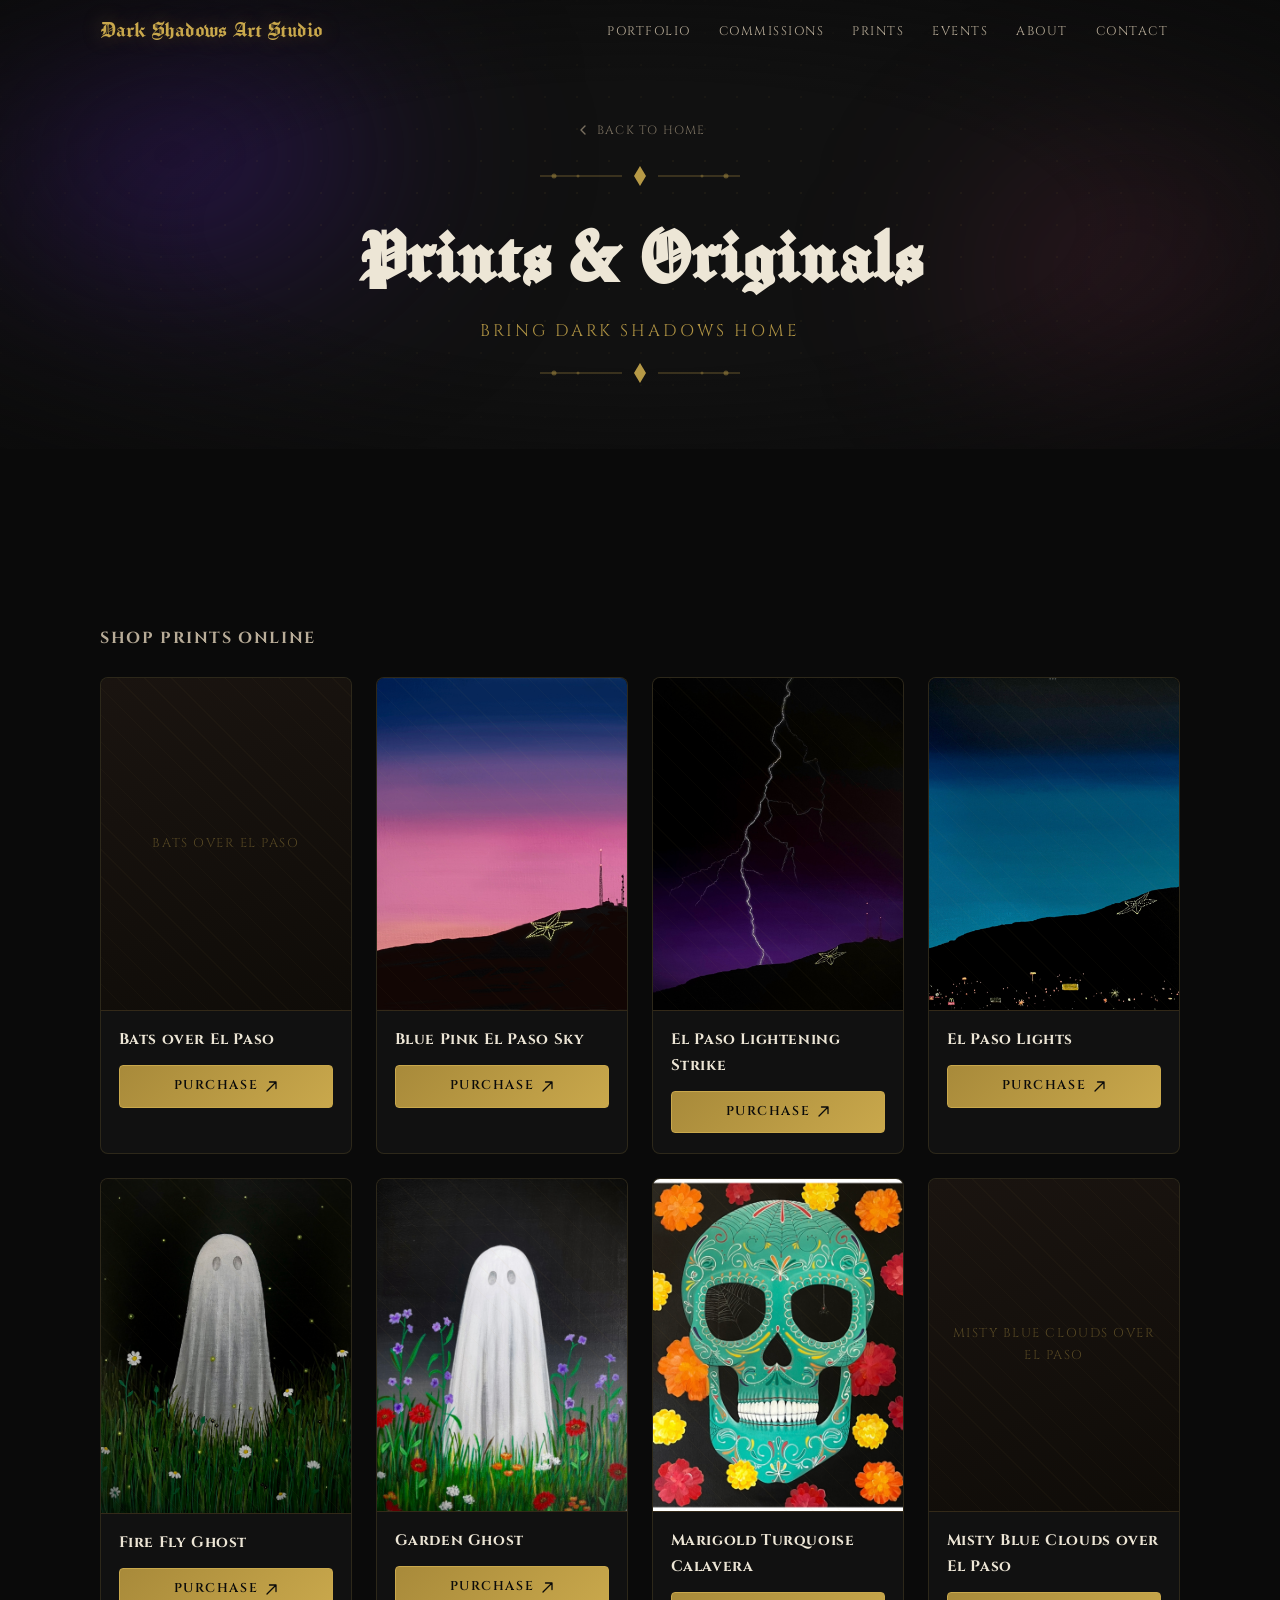
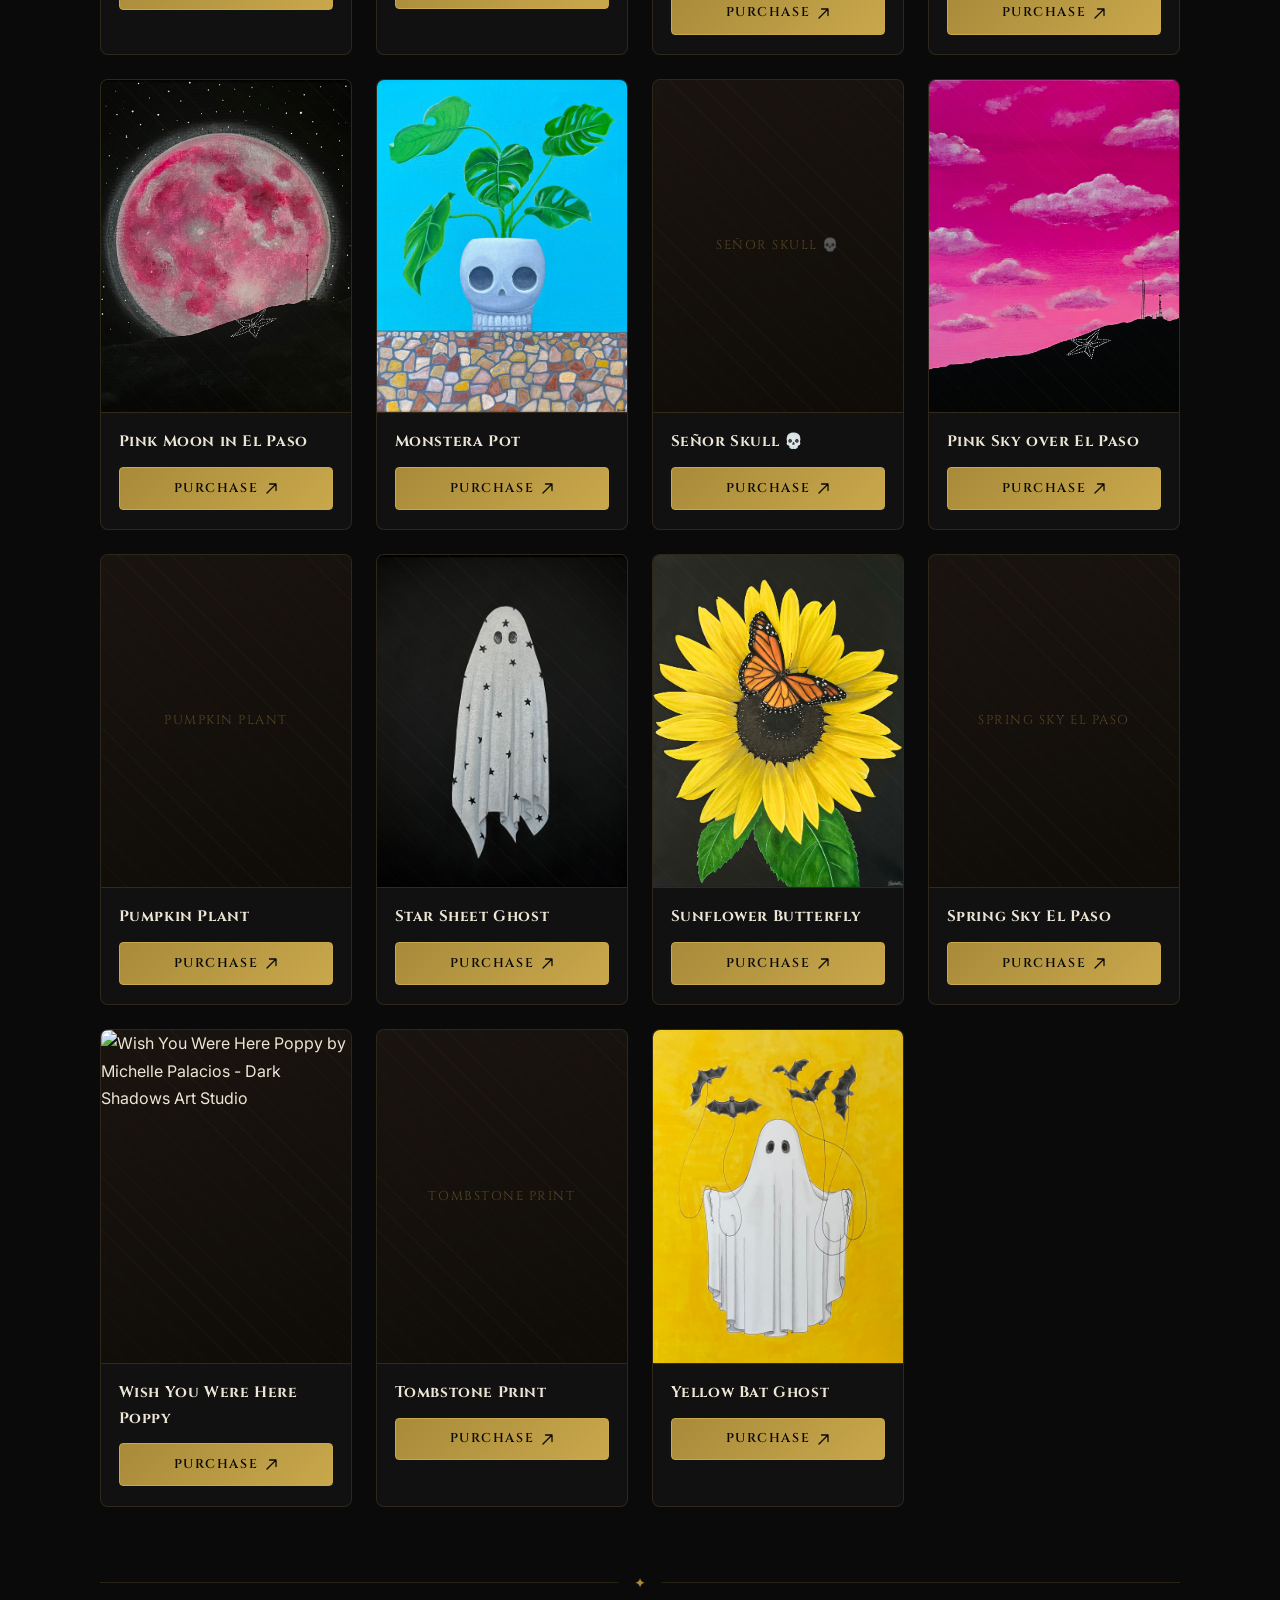
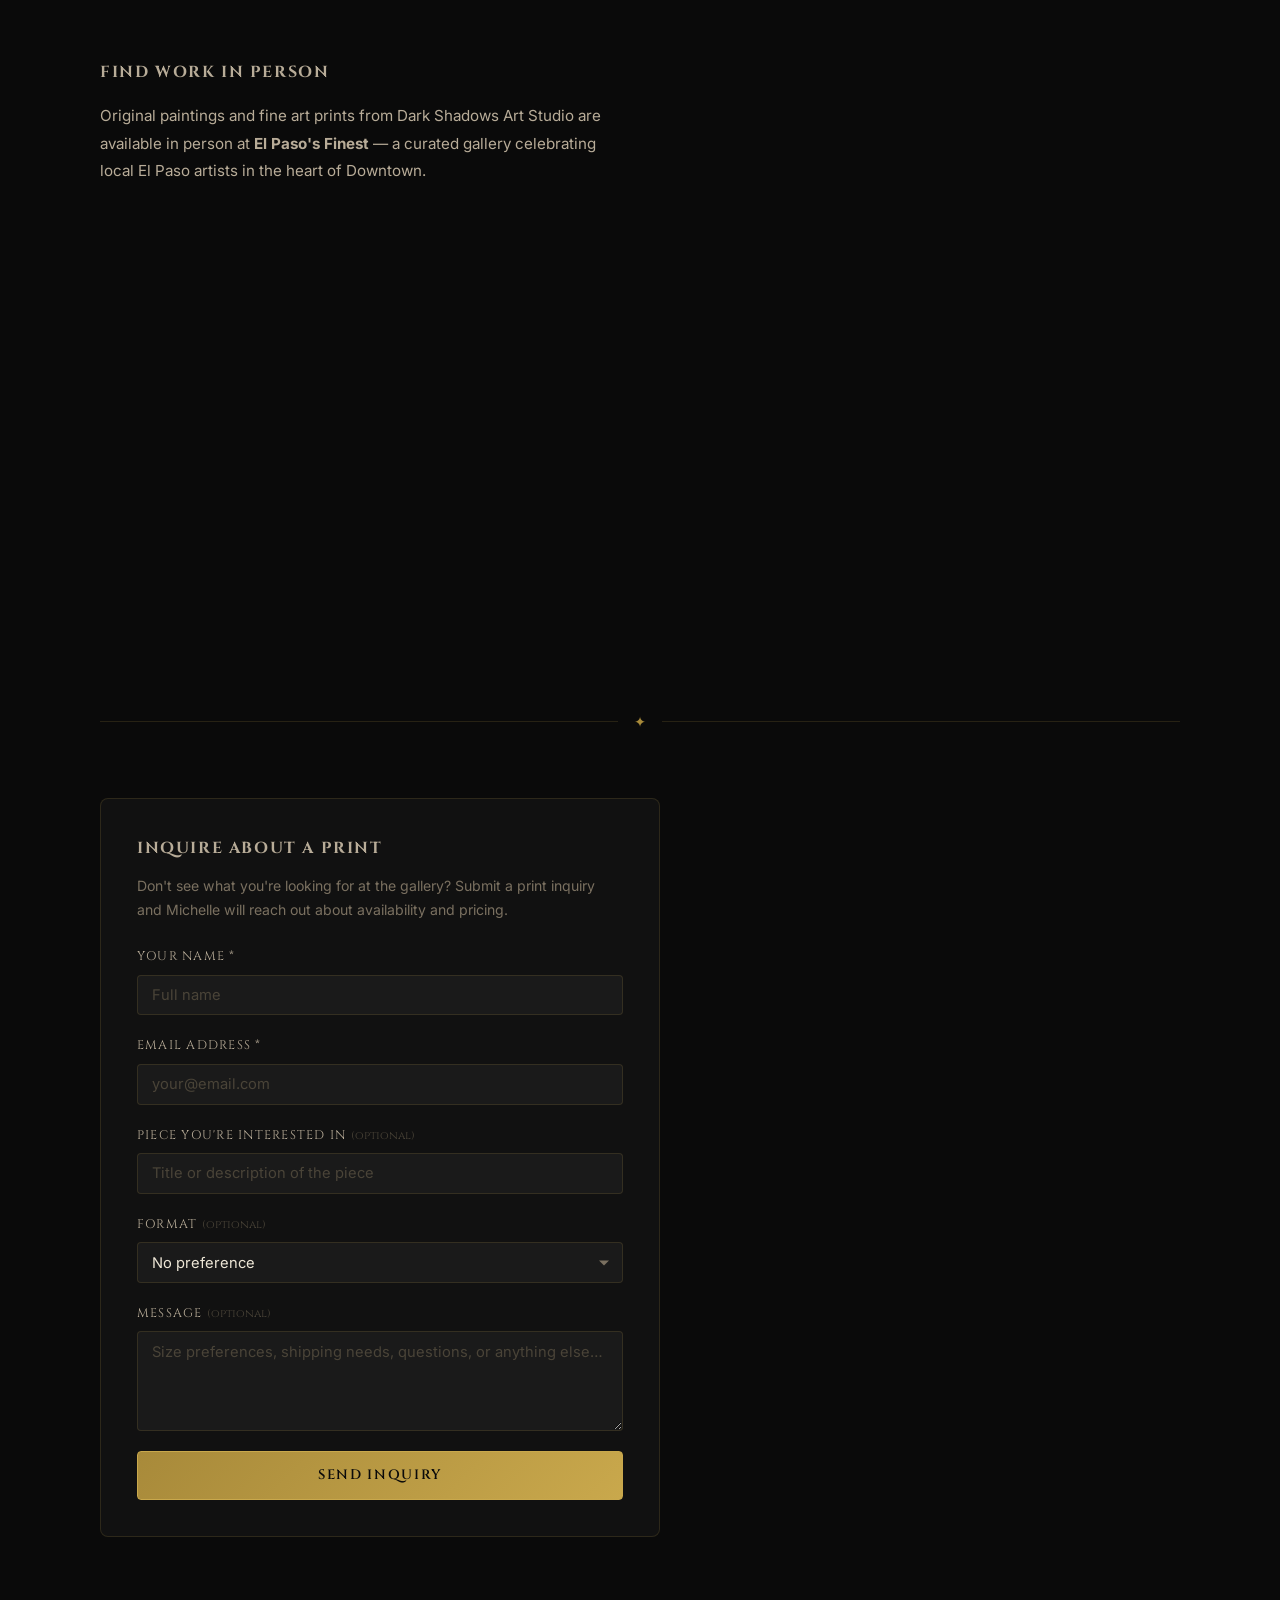
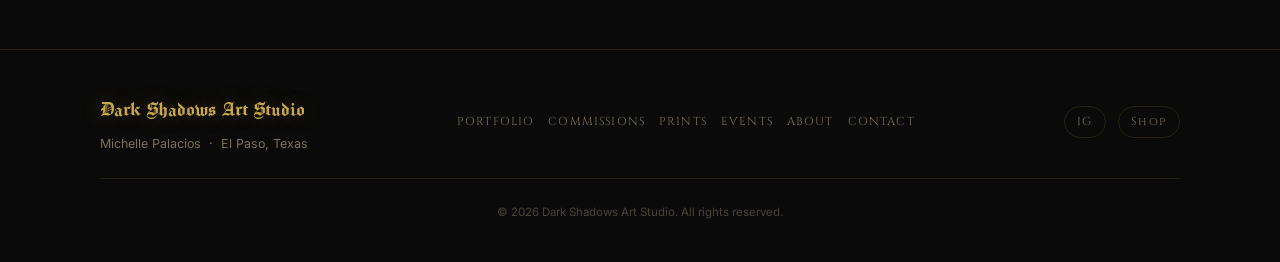
==== commit d14427c1: "Add product images and remove Poppy card" ====
--- a/prints.html
+++ b/prints.html
@@ -325,23 +325,6 @@
             </div>
             <!-- END PRINT CARD -->
 
-            <!-- PRINT CARD — Poppy -->
-            <div class="print-card">
-              <div class="print-card-image" aria-hidden="true">
-                <span class="print-card-placeholder-title">Poppy</span>
-              </div>
-              <div class="print-card-body">
-                <h4 class="print-card-title">Poppy</h4>
-                <a href="https://square.link/u/nuUfpwKI" target="_blank" rel="noopener noreferrer" class="btn btn-primary print-card-btn" aria-label="Purchase Poppy print">
-                  Purchase
-                  <svg width="13" height="13" viewBox="0 0 13 13" fill="none" xmlns="http://www.w3.org/2000/svg" aria-hidden="true">
-                    <path d="M2 11L11 2M11 2H4.5M11 2V8.5" stroke="currentColor" stroke-width="1.3" stroke-linecap="round"/>
-                  </svg>
-                </a>
-              </div>
-            </div>
-            <!-- END PRINT CARD -->
-
             <!-- PRINT CARD — Star Sheet Ghost -->
             <div class="print-card">
               <div class="print-card-image">
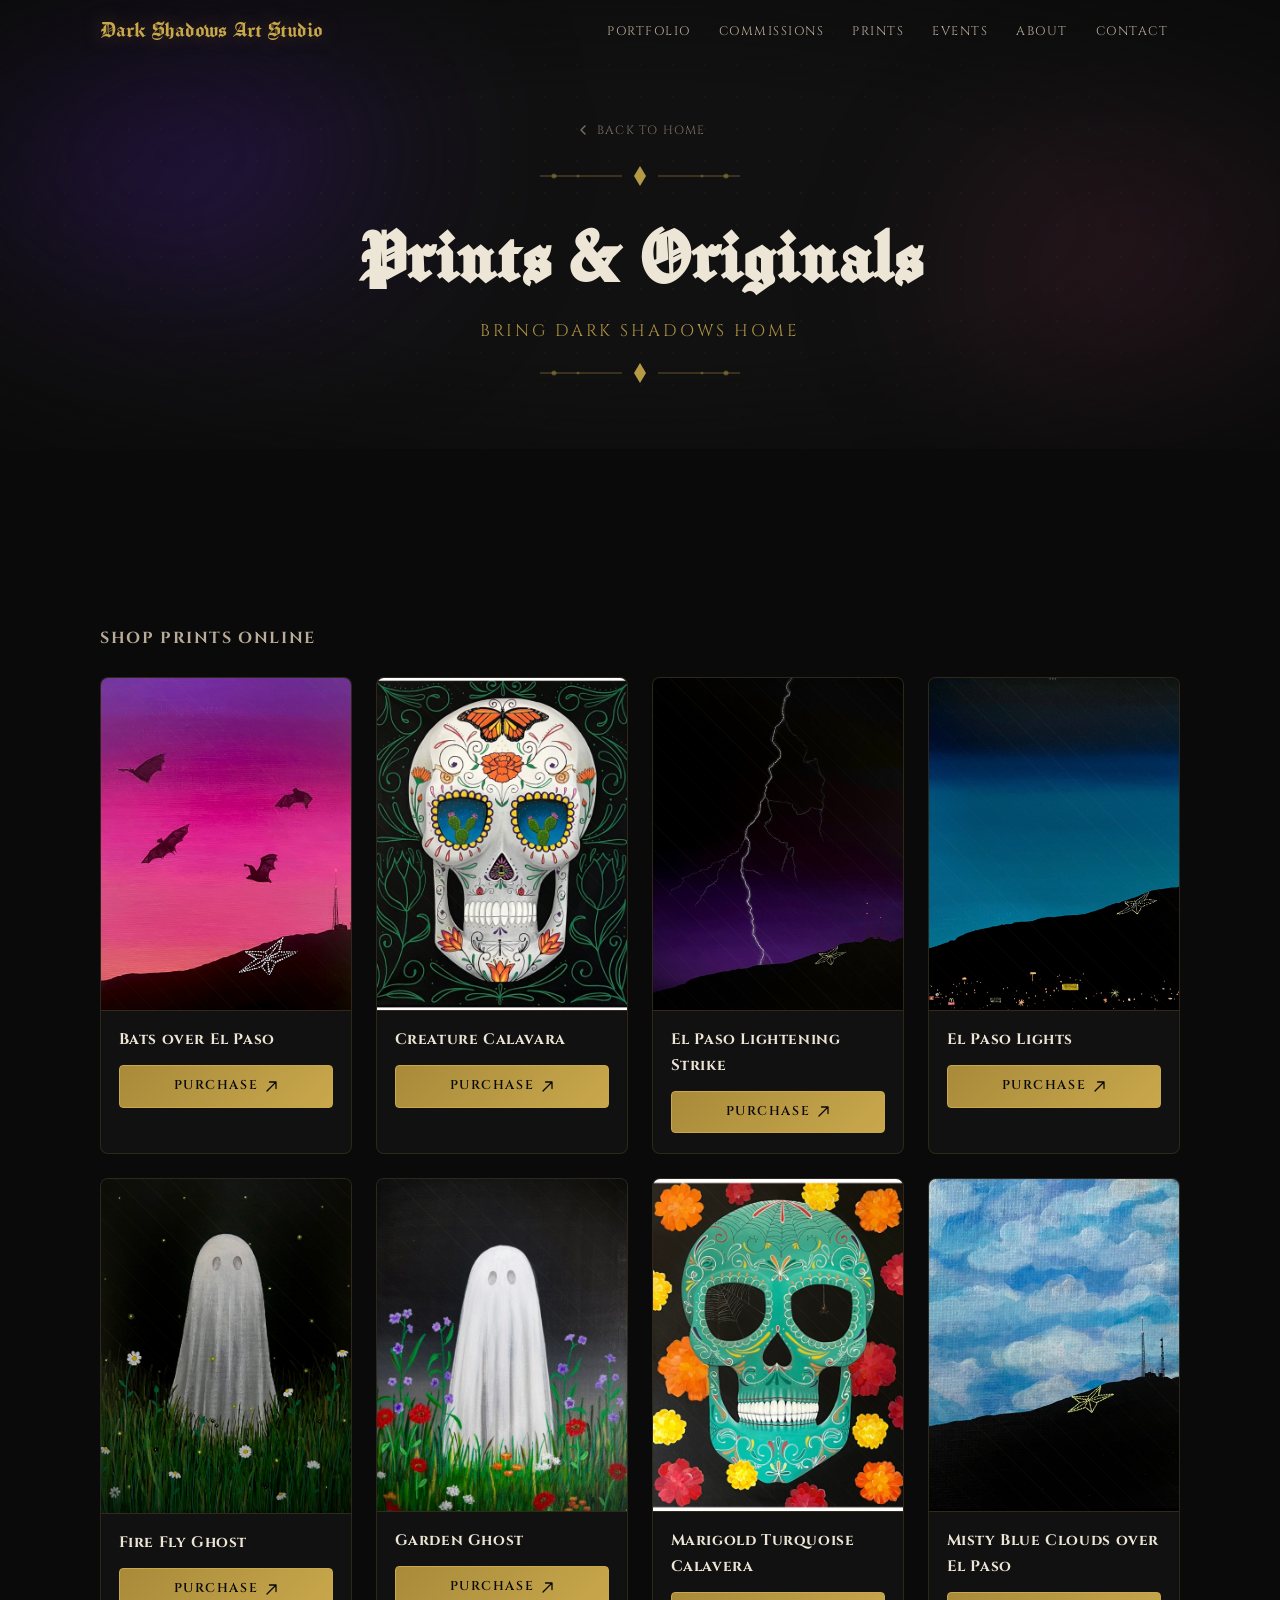
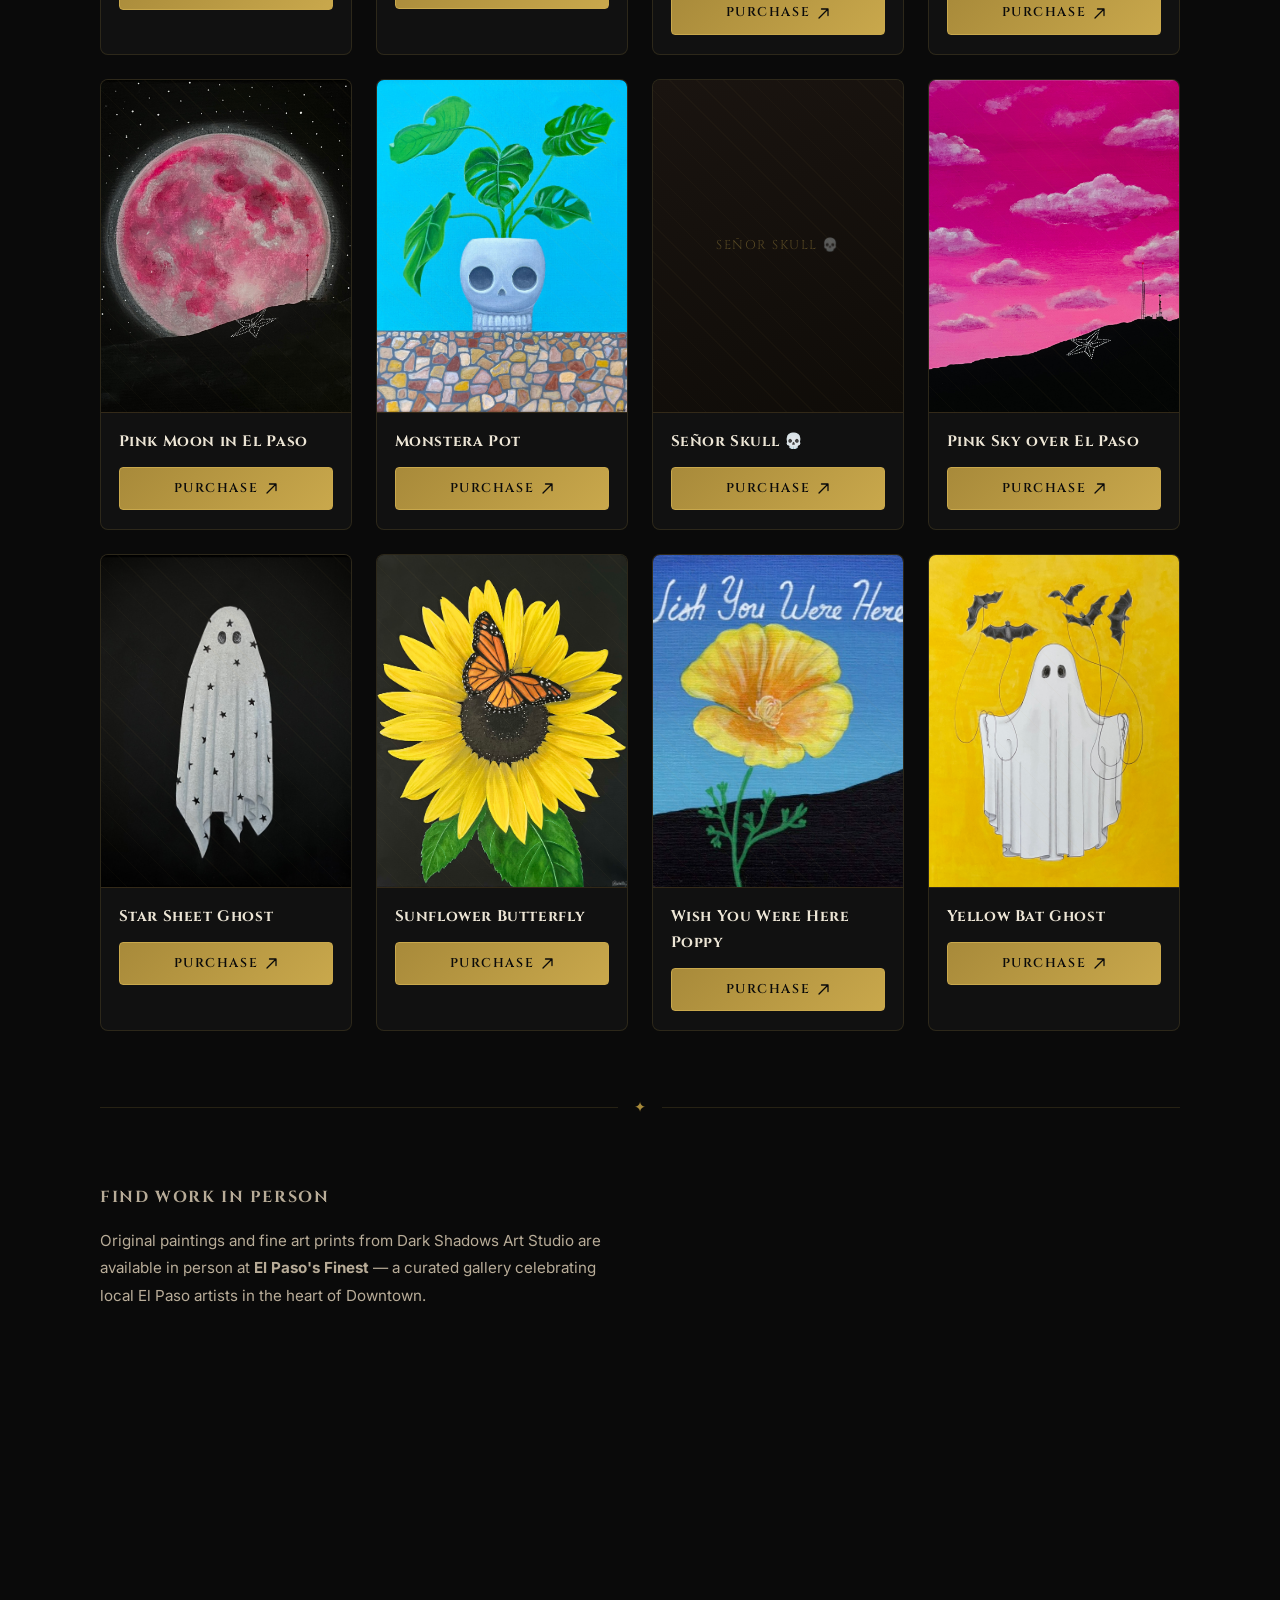
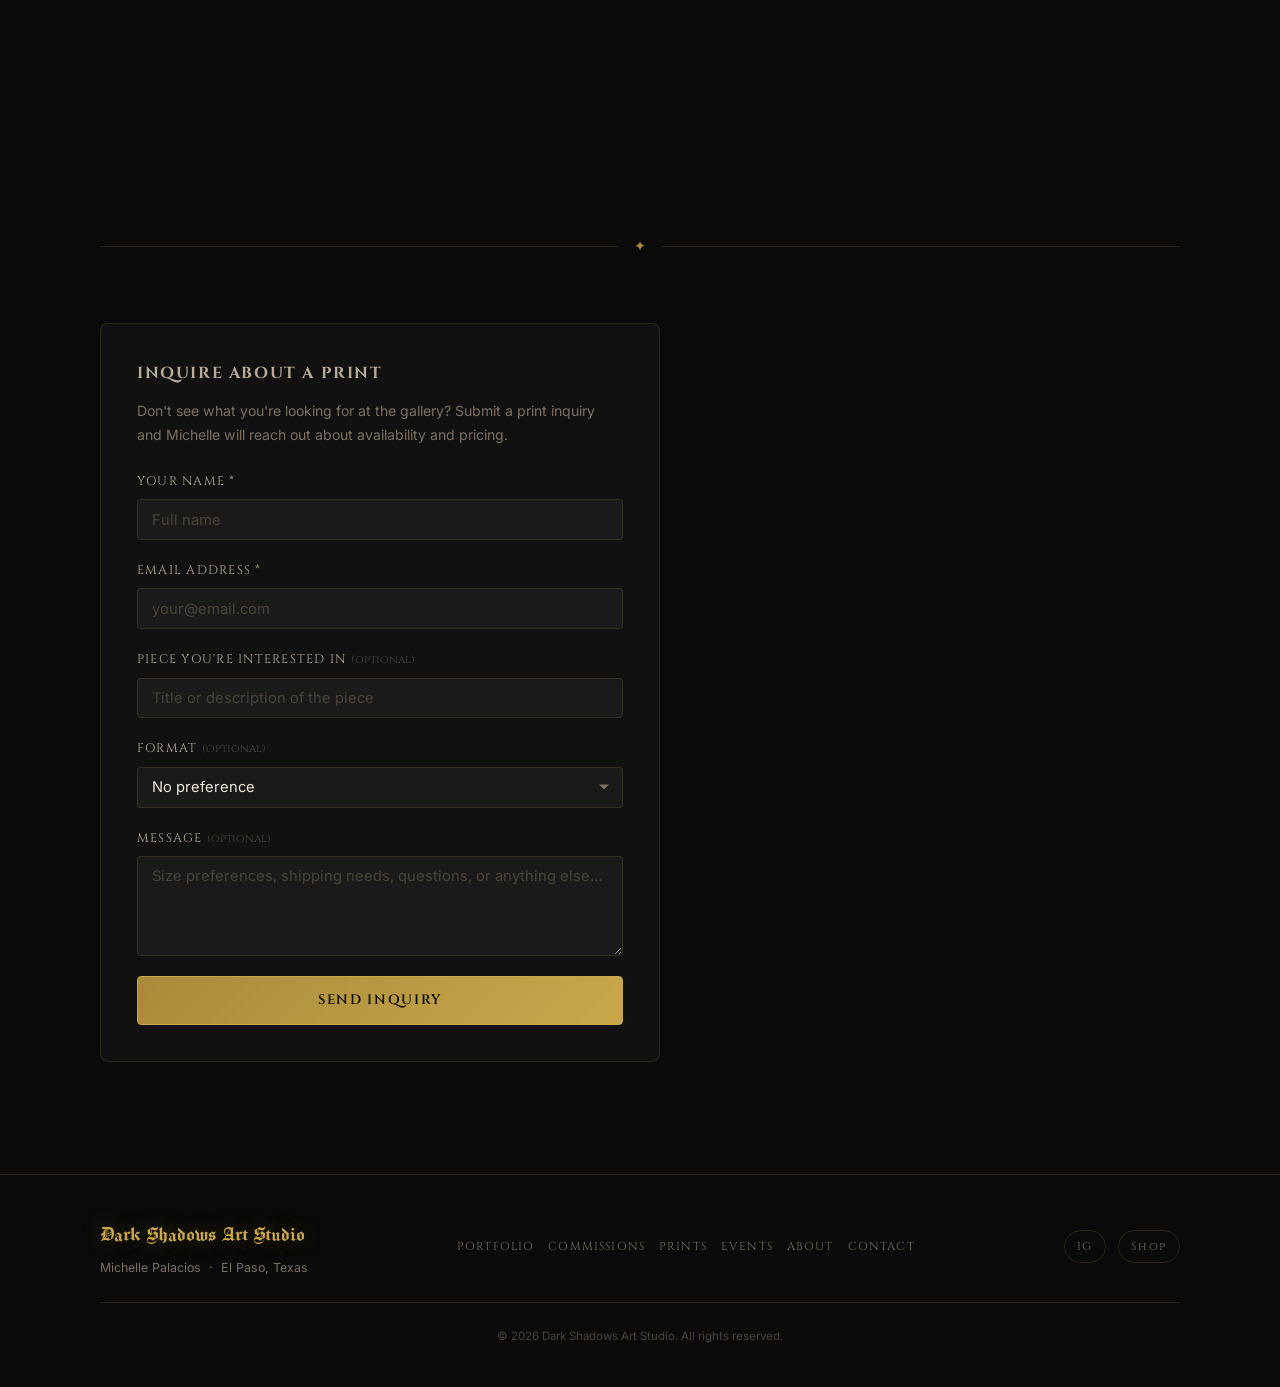
==== commit 9a88ce97: "Update portfolio with new artwork, add Shop Prints CTA, update prints page - Replace placeholder gal" ====
--- a/prints.html
+++ b/prints.html
@@ -106,8 +106,8 @@
 
             <!-- PRINT CARD — Bats over El Paso -->
             <div class="print-card">
-              <div class="print-card-image" aria-hidden="true">
-                <span class="print-card-placeholder-title">Bats over El Paso</span>
+              <div class="print-card-image">
+                <img src="images/prints/Bats over el paso.jpg" alt="Bats over El Paso by Michelle Palacios - Dark Shadows Art Studio" loading="lazy">
               </div>
               <div class="print-card-body">
                 <h4 class="print-card-title">Bats over El Paso</h4>
@@ -121,14 +121,17 @@
             </div>
             <!-- END PRINT CARD -->
 
-            <!-- PRINT CARD — Blue pink El Paso sky -->
-            <div class="print-card">
-              <div class="print-card-image">
-                <img src="images/prints/Blue Pink El Paso sky.jpg" alt="Blue Pink El Paso Sky by Michelle Palacios - Dark Shadows Art Studio" loading="lazy">
-              </div>
-              <div class="print-card-body">
-                <h4 class="print-card-title">Blue Pink El Paso Sky</h4>
-                <a href="https://square.link/u/MKdpBfMb" target="_blank" rel="noopener noreferrer" class="btn btn-primary print-card-btn" aria-label="Purchase Blue Pink El Paso Sky print">
+            <!-- Blue Pink El Paso Sky — REMOVED (image deleted) -->
+
+            <!-- PRINT CARD — Creature Calavara -->
+            <div class="print-card">
+              <div class="print-card-image">
+                <img src="images/prints/Creature Calavara.jpg" alt="Creature Calavara by Michelle Palacios - Dark Shadows Art Studio" loading="lazy">
+              </div>
+              <div class="print-card-body">
+                <h4 class="print-card-title">Creature Calavara</h4>
+                <!-- TODO: Replace with Creature Calavara's own Square checkout link -->
+                <a href="#" target="_blank" rel="noopener noreferrer" class="btn btn-primary print-card-btn" aria-label="Purchase Creature Calavara print">
                   Purchase
                   <svg width="13" height="13" viewBox="0 0 13 13" fill="none" xmlns="http://www.w3.org/2000/svg" aria-hidden="true">
                     <path d="M2 11L11 2M11 2H4.5M11 2V8.5" stroke="currentColor" stroke-width="1.3" stroke-linecap="round"/>
@@ -225,8 +228,8 @@
 
             <!-- PRINT CARD — Misty Blue Clouds over El Paso -->
             <div class="print-card">
-              <div class="print-card-image" aria-hidden="true">
-                <span class="print-card-placeholder-title">Misty Blue Clouds over El Paso</span>
+              <div class="print-card-image">
+                <img src="images/prints/Misty Blue Clouds over el paso.jpg" alt="Misty Blue Clouds over El Paso by Michelle Palacios - Dark Shadows Art Studio" loading="lazy">
               </div>
               <div class="print-card-body">
                 <h4 class="print-card-title">Misty Blue Clouds over El Paso</h4>
@@ -308,22 +311,7 @@
             </div>
             <!-- END PRINT CARD -->
 
-            <!-- PRINT CARD — Pumpkin Plant -->
-            <div class="print-card">
-              <div class="print-card-image" aria-hidden="true">
-                <span class="print-card-placeholder-title">Pumpkin Plant</span>
-              </div>
-              <div class="print-card-body">
-                <h4 class="print-card-title">Pumpkin Plant</h4>
-                <a href="https://square.link/u/TsDpc8Wp" target="_blank" rel="noopener noreferrer" class="btn btn-primary print-card-btn" aria-label="Purchase Pumpkin Plant print">
-                  Purchase
-                  <svg width="13" height="13" viewBox="0 0 13 13" fill="none" xmlns="http://www.w3.org/2000/svg" aria-hidden="true">
-                    <path d="M2 11L11 2M11 2H4.5M11 2V8.5" stroke="currentColor" stroke-width="1.3" stroke-linecap="round"/>
-                  </svg>
-                </a>
-              </div>
-            </div>
-            <!-- END PRINT CARD -->
+            <!-- Pumpkin Plant — REMOVED (no Square link in updated list) -->
 
             <!-- PRINT CARD — Star Sheet Ghost -->
             <div class="print-card">
@@ -359,22 +347,7 @@
             </div>
             <!-- END PRINT CARD -->
 
-            <!-- PRINT CARD — Spring Sky El Paso -->
-            <div class="print-card">
-              <div class="print-card-image" aria-hidden="true">
-                <span class="print-card-placeholder-title">Spring Sky El Paso</span>
-              </div>
-              <div class="print-card-body">
-                <h4 class="print-card-title">Spring Sky El Paso</h4>
-                <a href="https://square.link/u/Hc18Mv8c" target="_blank" rel="noopener noreferrer" class="btn btn-primary print-card-btn" aria-label="Purchase Spring Sky El Paso print">
-                  Purchase
-                  <svg width="13" height="13" viewBox="0 0 13 13" fill="none" xmlns="http://www.w3.org/2000/svg" aria-hidden="true">
-                    <path d="M2 11L11 2M11 2H4.5M11 2V8.5" stroke="currentColor" stroke-width="1.3" stroke-linecap="round"/>
-                  </svg>
-                </a>
-              </div>
-            </div>
-            <!-- END PRINT CARD -->
+            <!-- Spring Sky El Paso — REMOVED (no Square link in updated list) -->
 
             <!-- PRINT CARD — Wish You Were Here Poppy -->
             <div class="print-card">
@@ -393,22 +366,7 @@
             </div>
             <!-- END PRINT CARD -->
 
-            <!-- PRINT CARD — Tombstone Print -->
-            <div class="print-card">
-              <div class="print-card-image" aria-hidden="true">
-                <span class="print-card-placeholder-title">Tombstone Print</span>
-              </div>
-              <div class="print-card-body">
-                <h4 class="print-card-title">Tombstone Print</h4>
-                <a href="https://square.link/u/L0R82fmH" target="_blank" rel="noopener noreferrer" class="btn btn-primary print-card-btn" aria-label="Purchase Tombstone Print">
-                  Purchase
-                  <svg width="13" height="13" viewBox="0 0 13 13" fill="none" xmlns="http://www.w3.org/2000/svg" aria-hidden="true">
-                    <path d="M2 11L11 2M11 2H4.5M11 2V8.5" stroke="currentColor" stroke-width="1.3" stroke-linecap="round"/>
-                  </svg>
-                </a>
-              </div>
-            </div>
-            <!-- END PRINT CARD -->
+            <!-- Tombstone Print — REMOVED (no Square link in updated list) -->
 
             <!-- PRINT CARD — Yellow Bat Ghost -->
             <div class="print-card">
--- a/styles.css
+++ b/styles.css
@@ -805,6 +805,30 @@
   color: #0a0a0a;
   box-shadow: 0 0 22px rgba(201,168,76,.35);
   outline: none;
+}
+
+/* ── Shop Prints CTA (under portfolio) ──────────────────────── */
+.gallery-shop-cta {
+  text-align: center;
+  margin-top: 2rem;
+  padding: 2rem 1.5rem;
+  border: 1px solid var(--gold-ghost);
+  border-radius: 4px;
+  background: linear-gradient(180deg, rgba(201,168,76,.04) 0%, transparent 100%);
+}
+
+.gallery-shop-text {
+  font-family: var(--font-sub);
+  color: var(--text-muted);
+  font-size: 1.05rem;
+  margin-bottom: 1.2rem;
+  letter-spacing: .03em;
+}
+
+.gallery-shop-cta .btn {
+  display: inline-flex;
+  align-items: center;
+  gap: .5rem;
 }
 
 /* ── Commission ─────────────────────────────────────────────── */
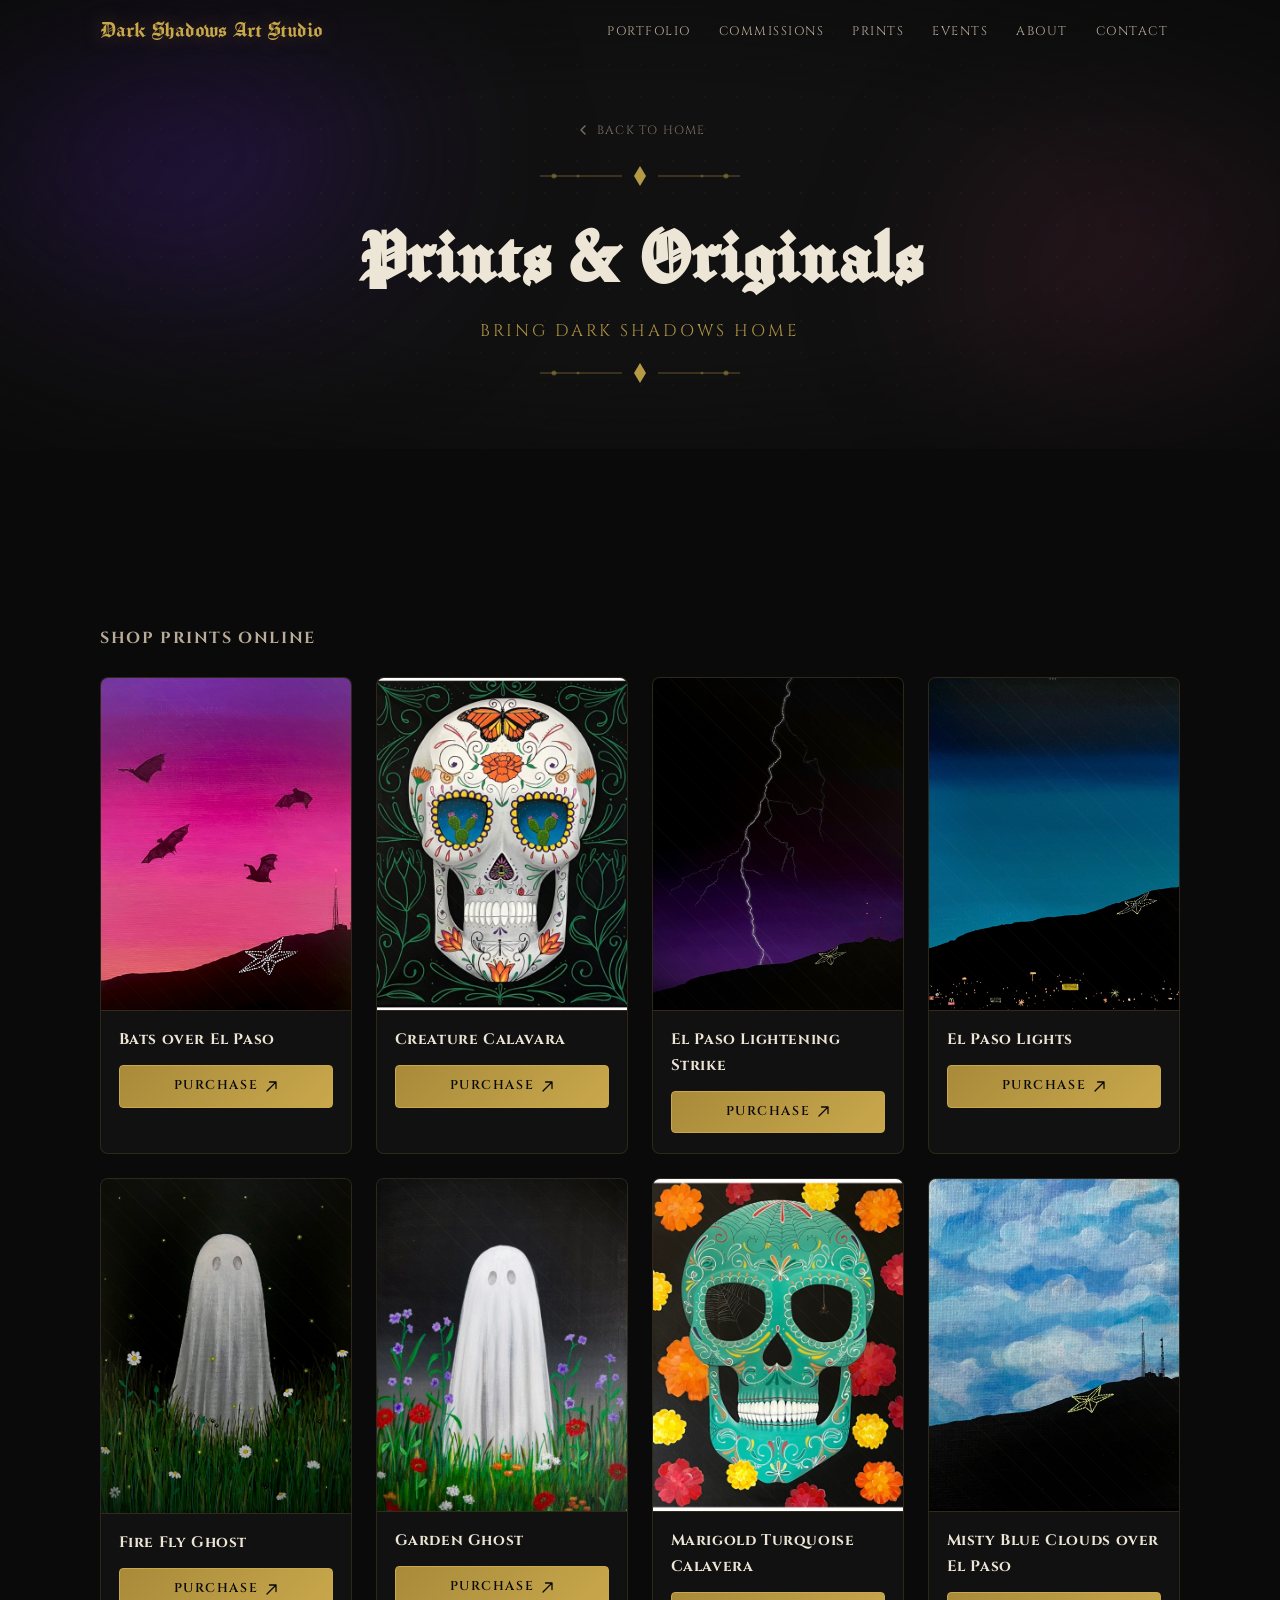
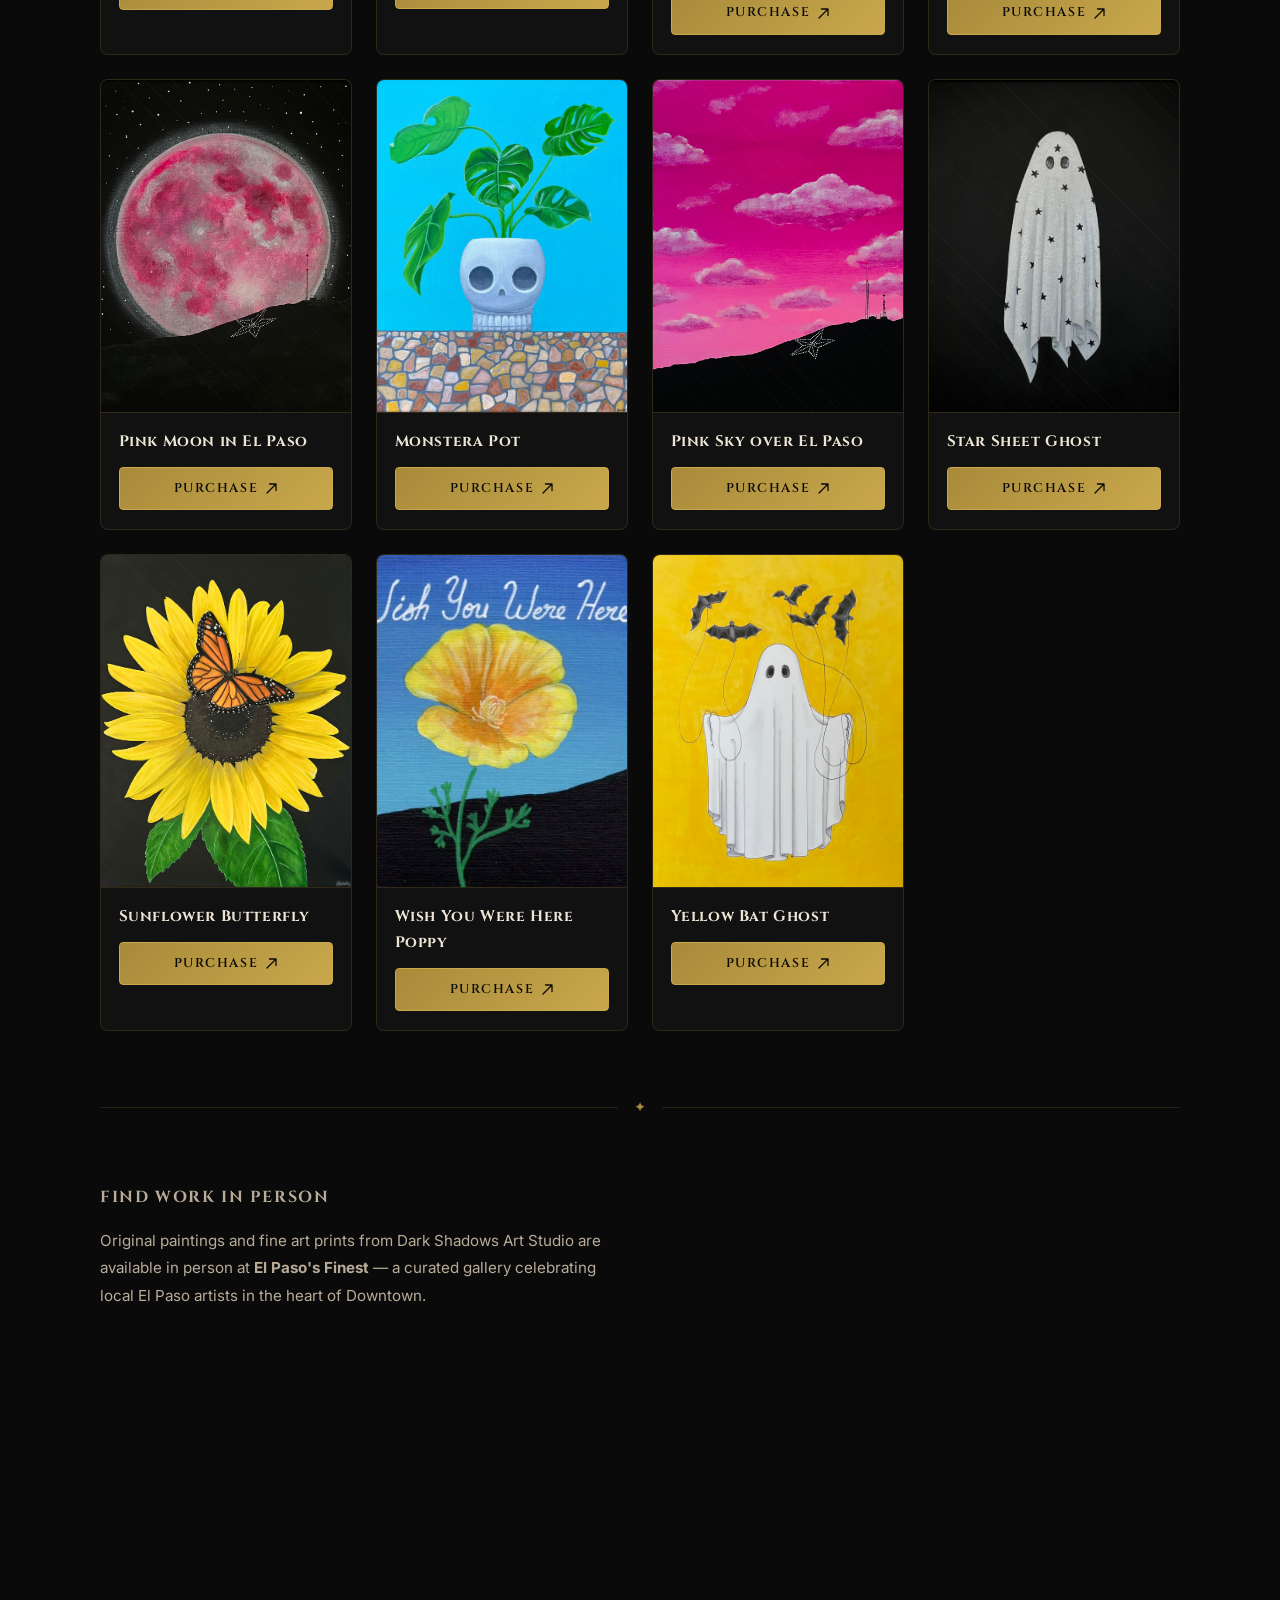
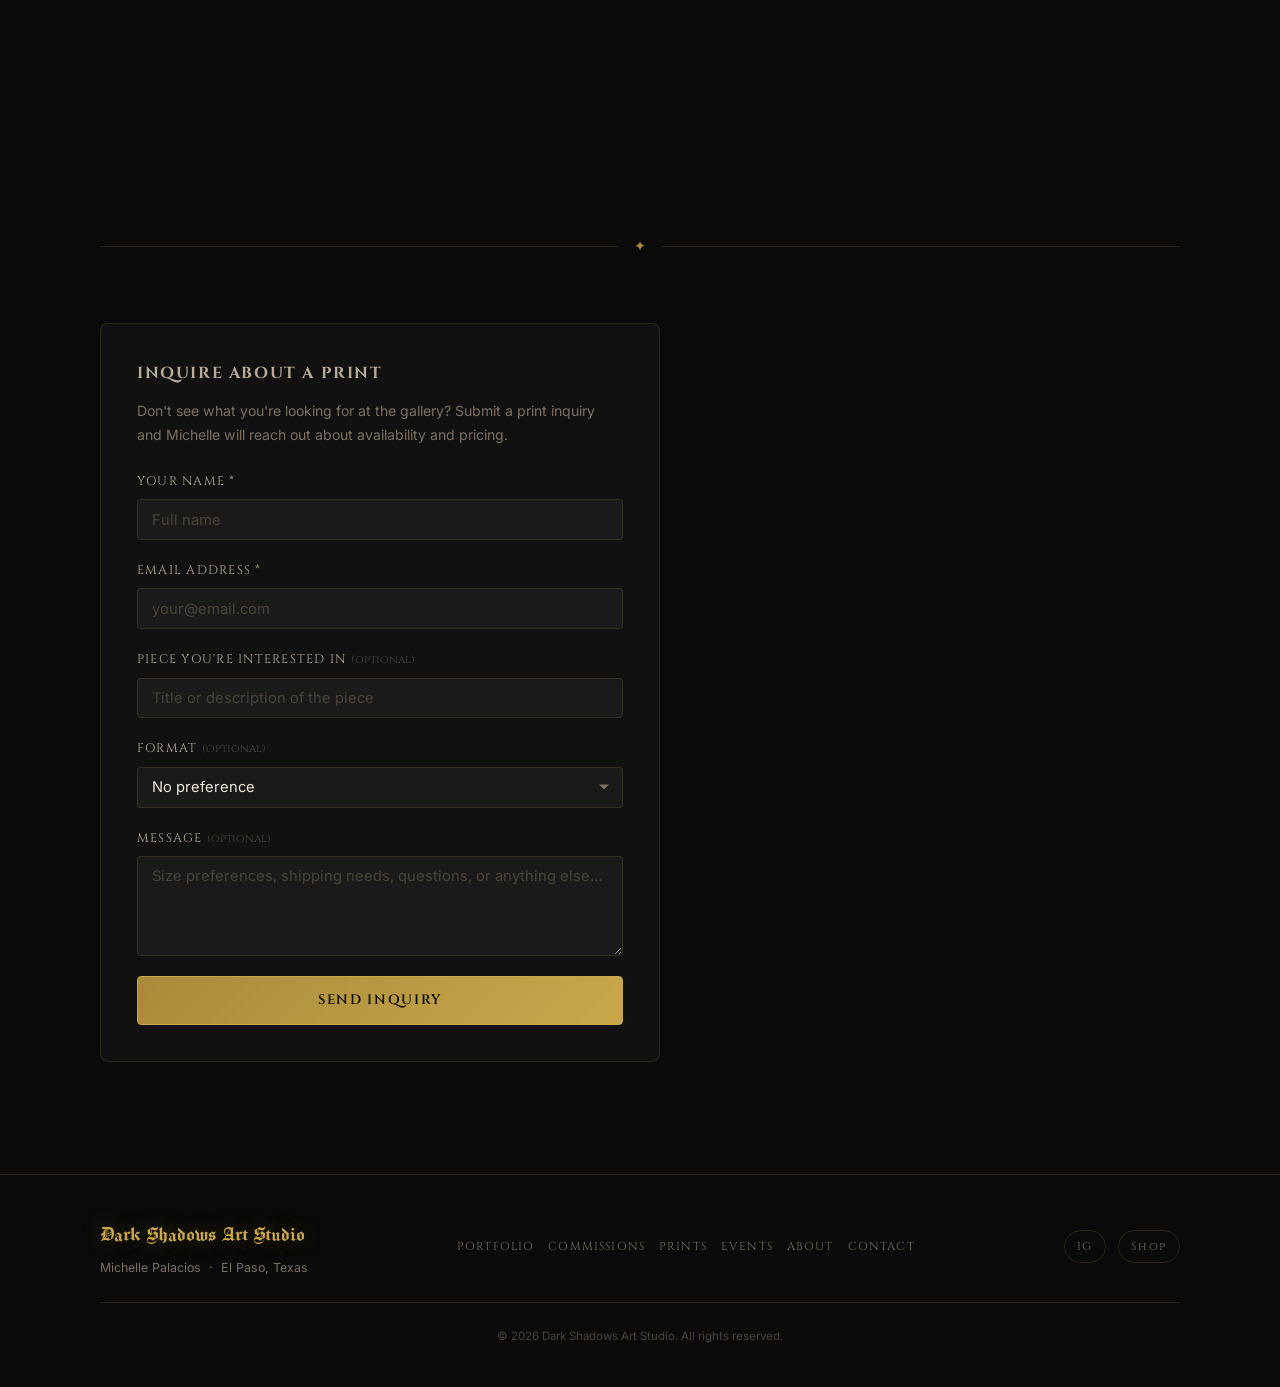
==== commit bae92604: "Add Creature Calavara Square link, remove Señor Skull (same link)" ====
--- a/prints.html
+++ b/prints.html
@@ -130,8 +130,7 @@
               </div>
               <div class="print-card-body">
                 <h4 class="print-card-title">Creature Calavara</h4>
-                <!-- TODO: Replace with Creature Calavara's own Square checkout link -->
-                <a href="#" target="_blank" rel="noopener noreferrer" class="btn btn-primary print-card-btn" aria-label="Purchase Creature Calavara print">
+                <a href="https://square.link/u/UfU0l75r" target="_blank" rel="noopener noreferrer" class="btn btn-primary print-card-btn" aria-label="Purchase Creature Calavara print">
                   Purchase
                   <svg width="13" height="13" viewBox="0 0 13 13" fill="none" xmlns="http://www.w3.org/2000/svg" aria-hidden="true">
                     <path d="M2 11L11 2M11 2H4.5M11 2V8.5" stroke="currentColor" stroke-width="1.3" stroke-linecap="round"/>
@@ -277,22 +276,7 @@
             </div>
             <!-- END PRINT CARD -->
 
-            <!-- PRINT CARD — Señor Skull -->
-            <div class="print-card">
-              <div class="print-card-image" aria-hidden="true">
-                <span class="print-card-placeholder-title">Señor Skull 💀</span>
-              </div>
-              <div class="print-card-body">
-                <h4 class="print-card-title">Señor Skull 💀</h4>
-                <a href="https://square.link/u/UfU0l75r" target="_blank" rel="noopener noreferrer" class="btn btn-primary print-card-btn" aria-label="Purchase Señor Skull print">
-                  Purchase
-                  <svg width="13" height="13" viewBox="0 0 13 13" fill="none" xmlns="http://www.w3.org/2000/svg" aria-hidden="true">
-                    <path d="M2 11L11 2M11 2H4.5M11 2V8.5" stroke="currentColor" stroke-width="1.3" stroke-linecap="round"/>
-                  </svg>
-                </a>
-              </div>
-            </div>
-            <!-- END PRINT CARD -->
+            <!-- Señor Skull — REMOVED (link reassigned to Creature Calavara) -->
 
             <!-- PRINT CARD — Pink Sky over El Paso -->
             <div class="print-card">
